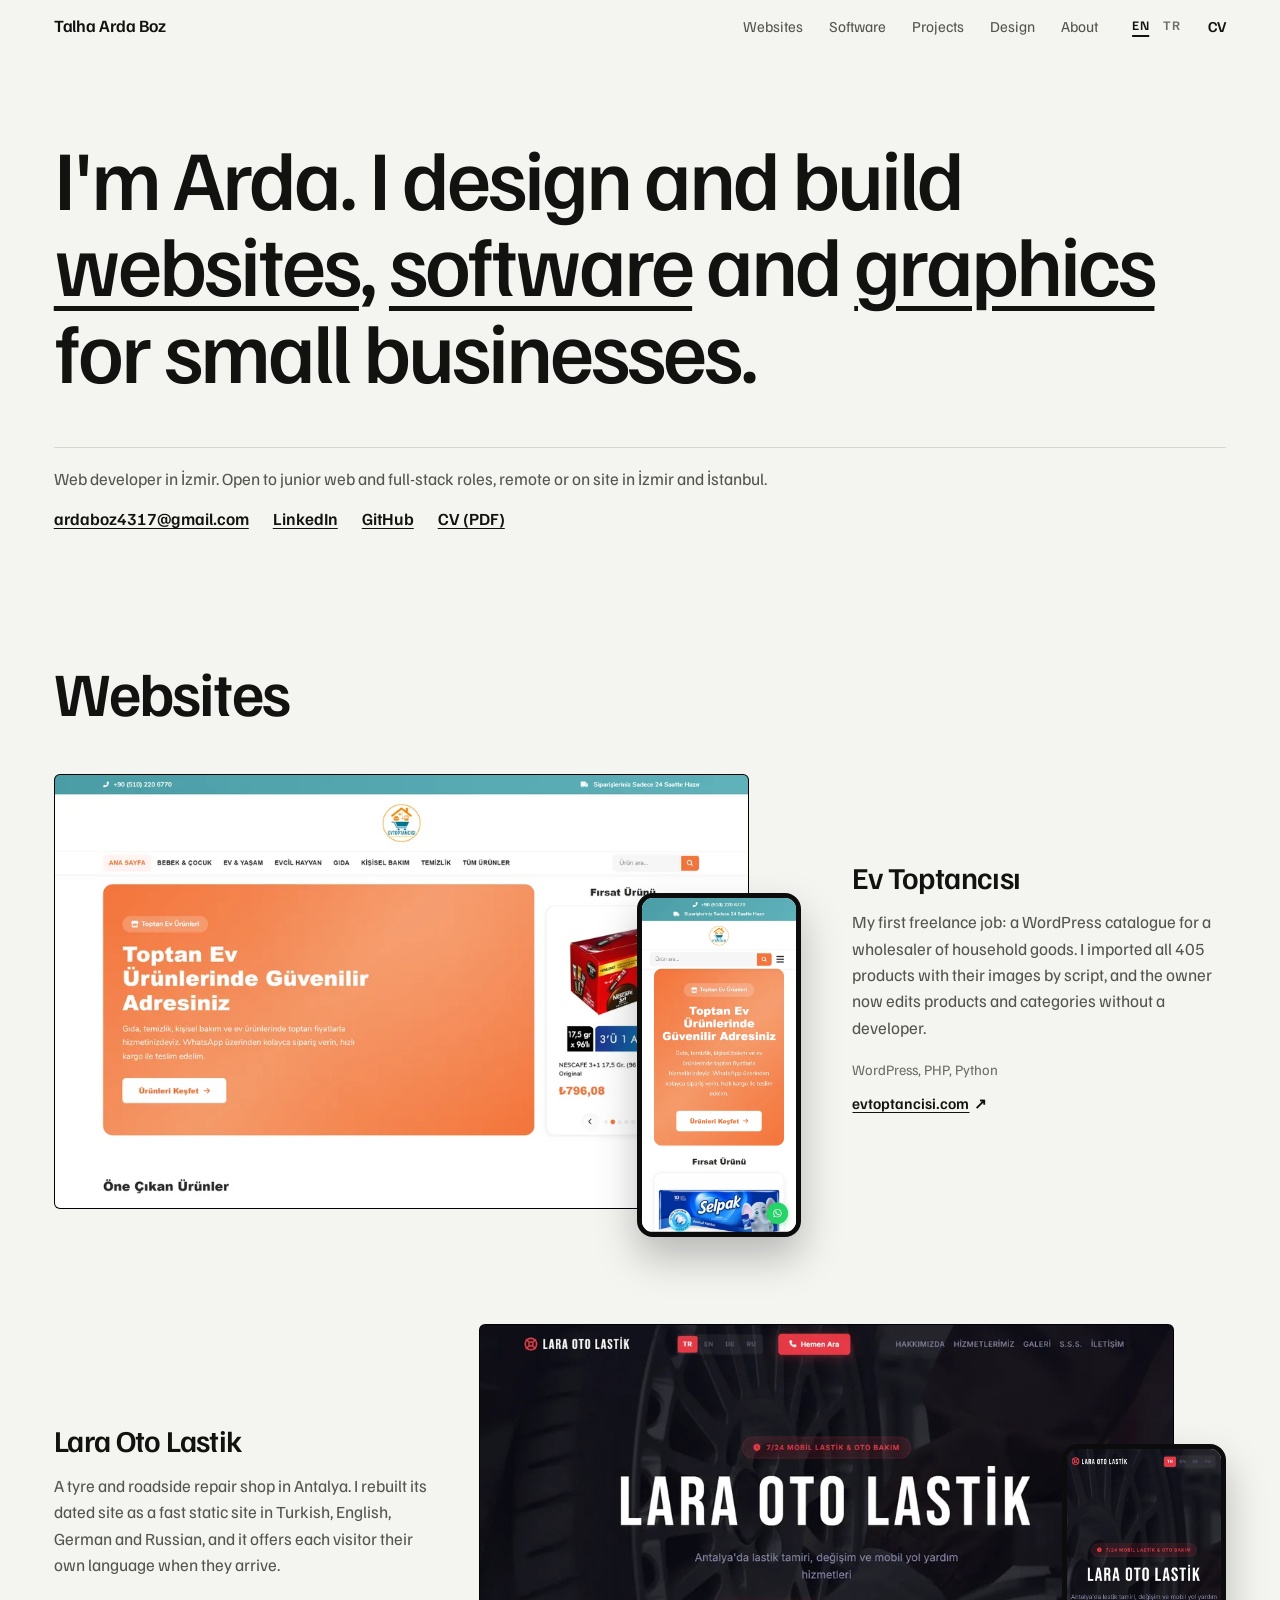
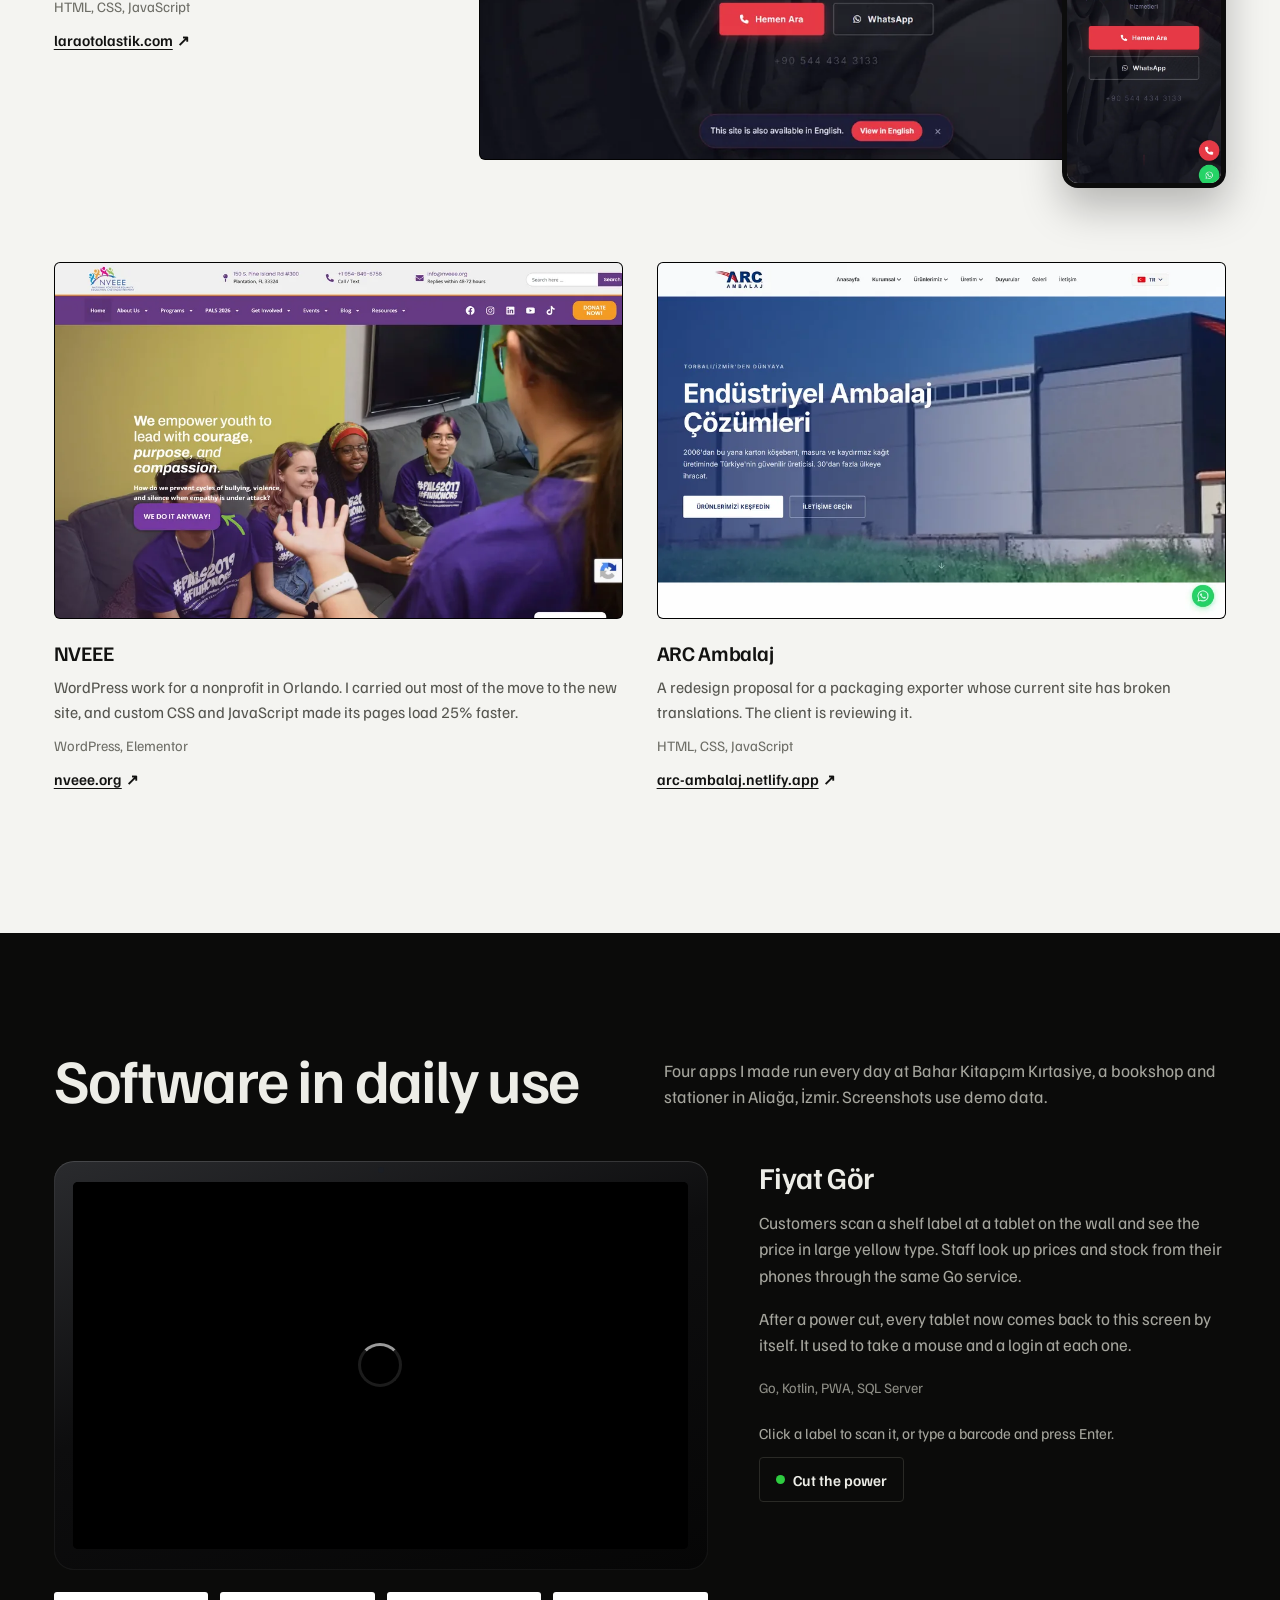
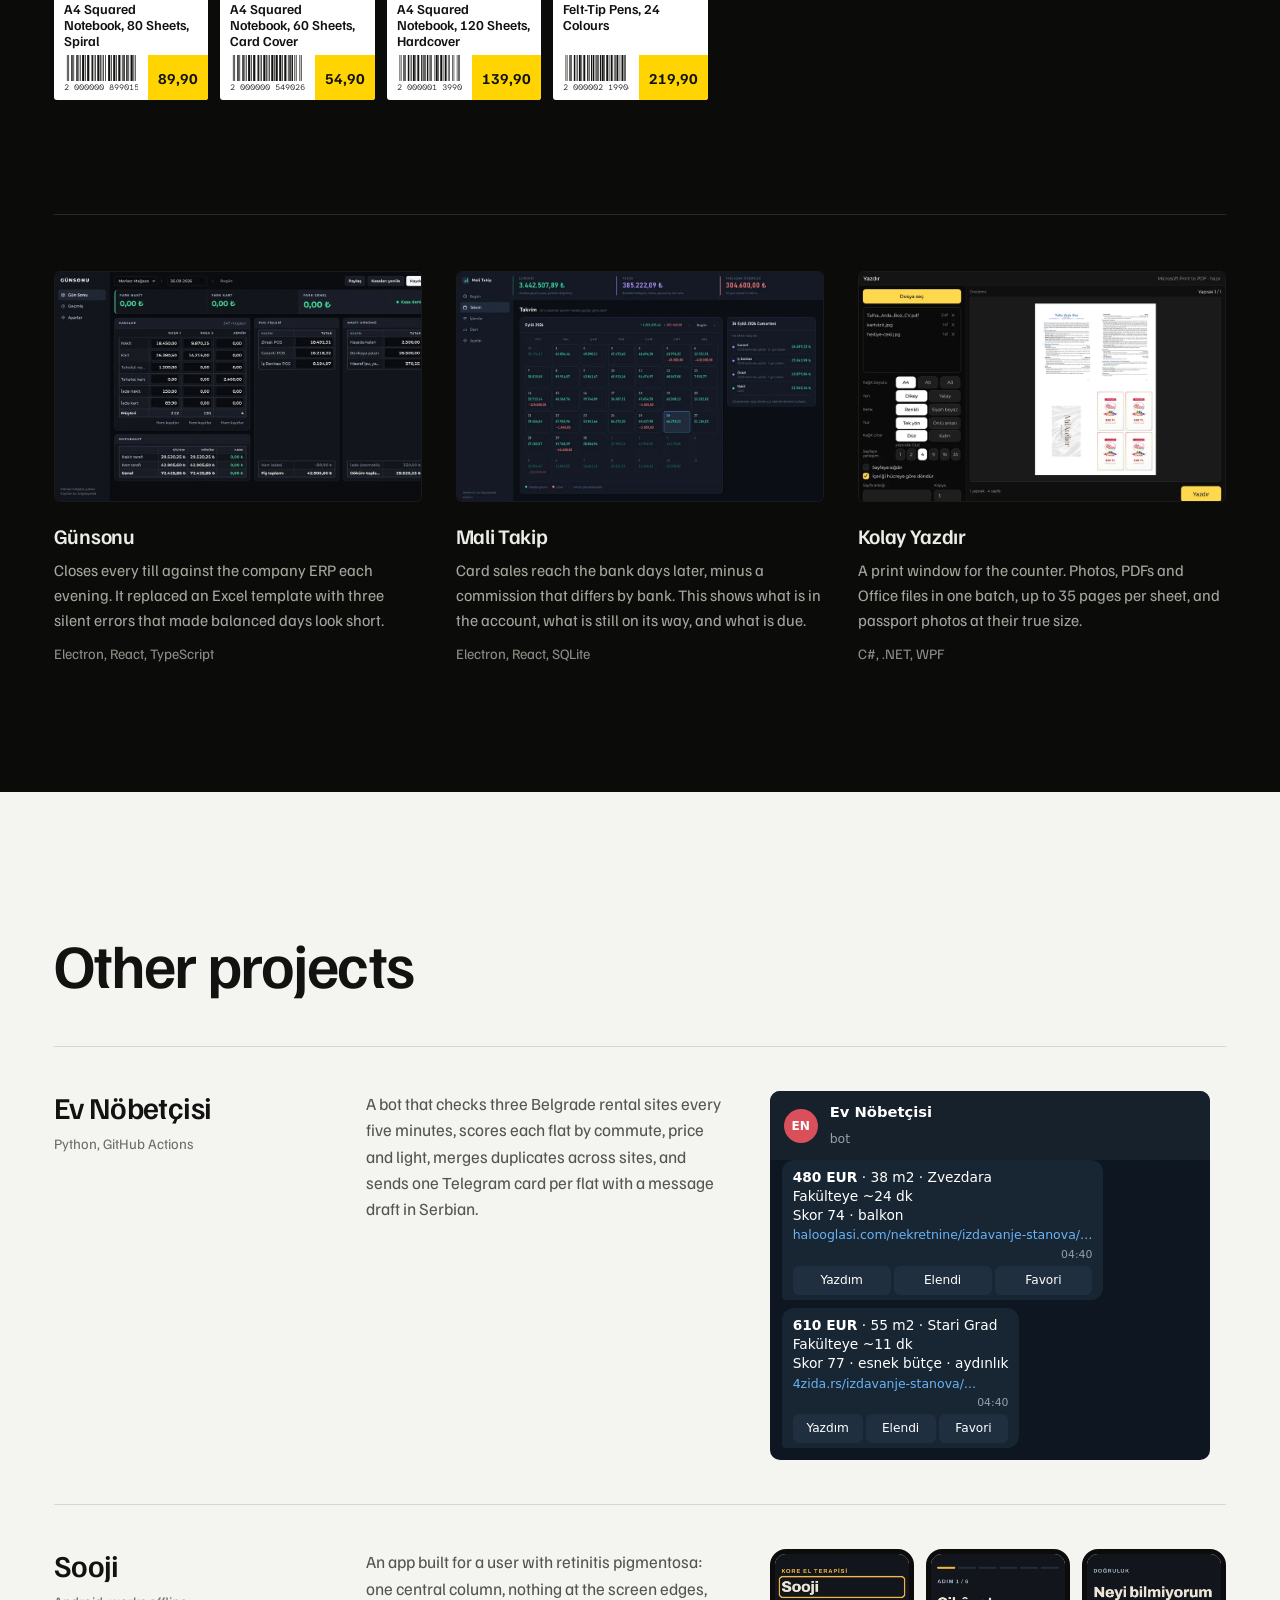
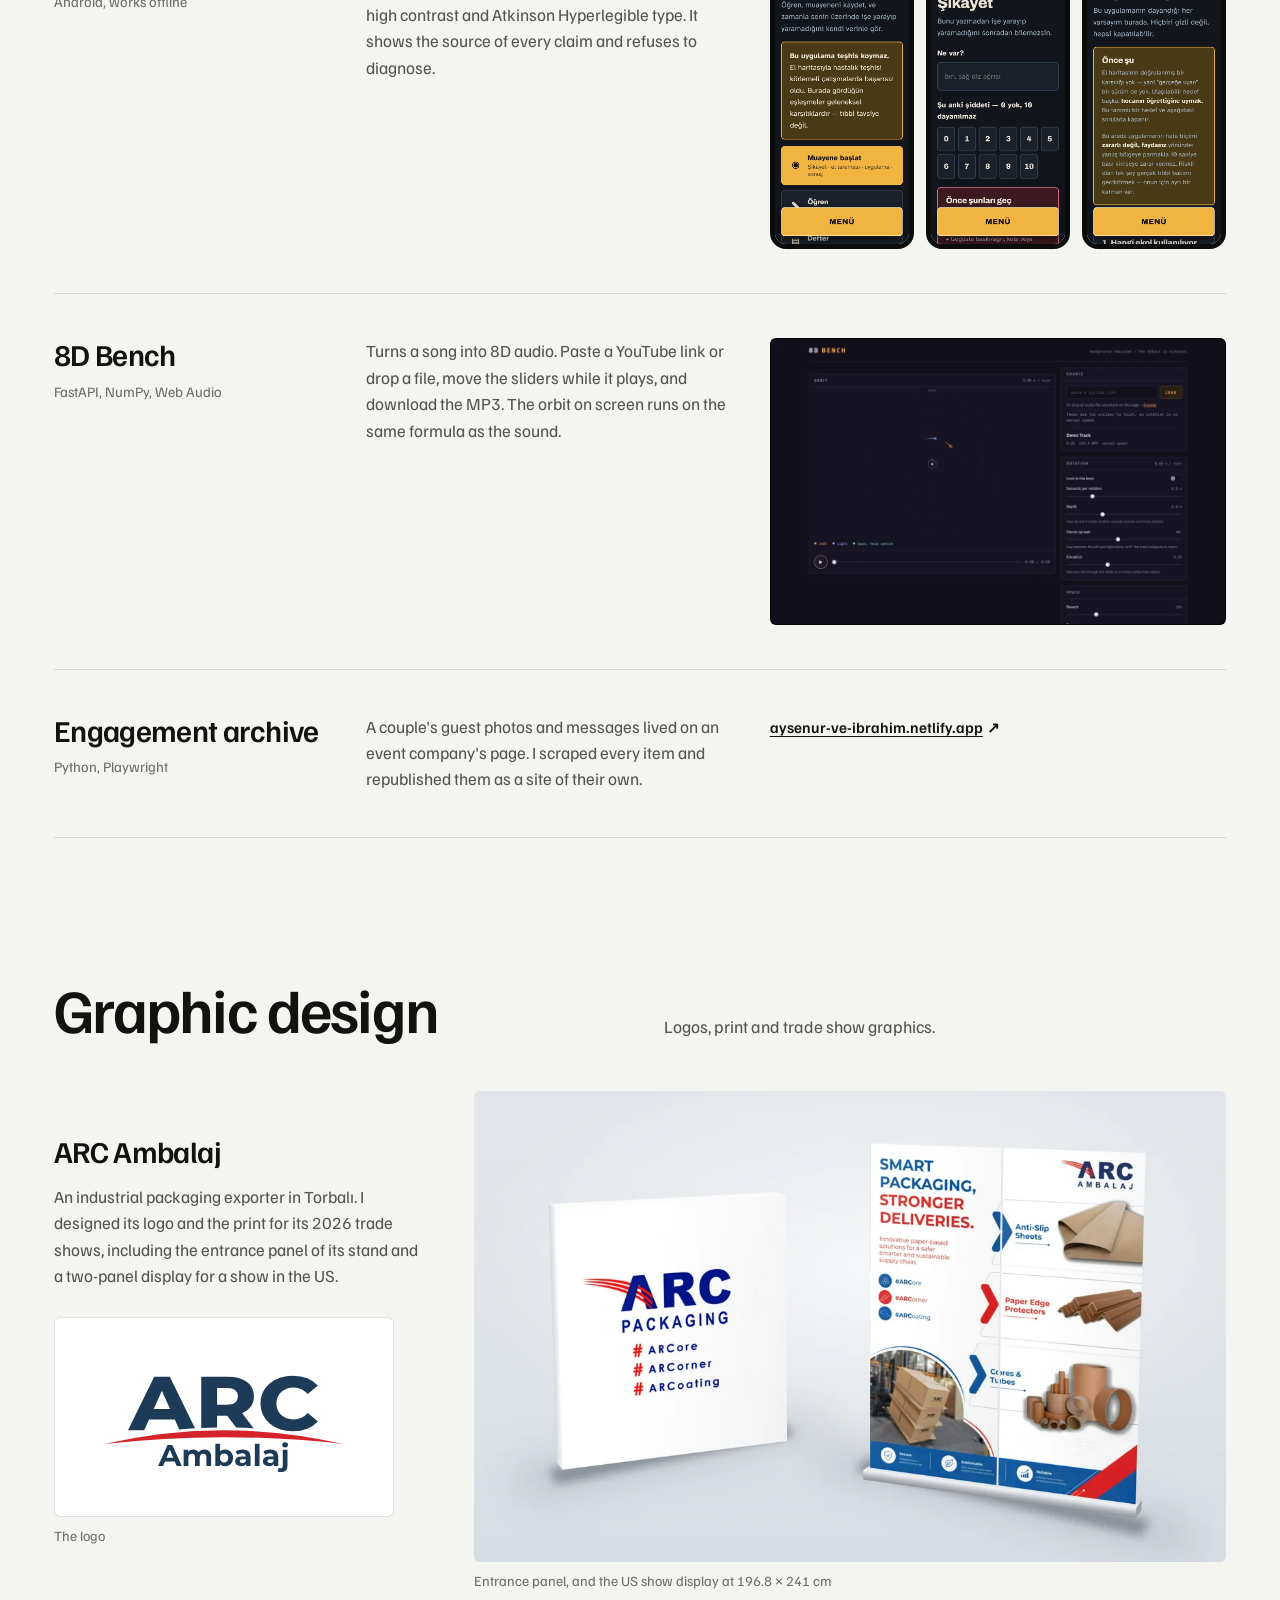
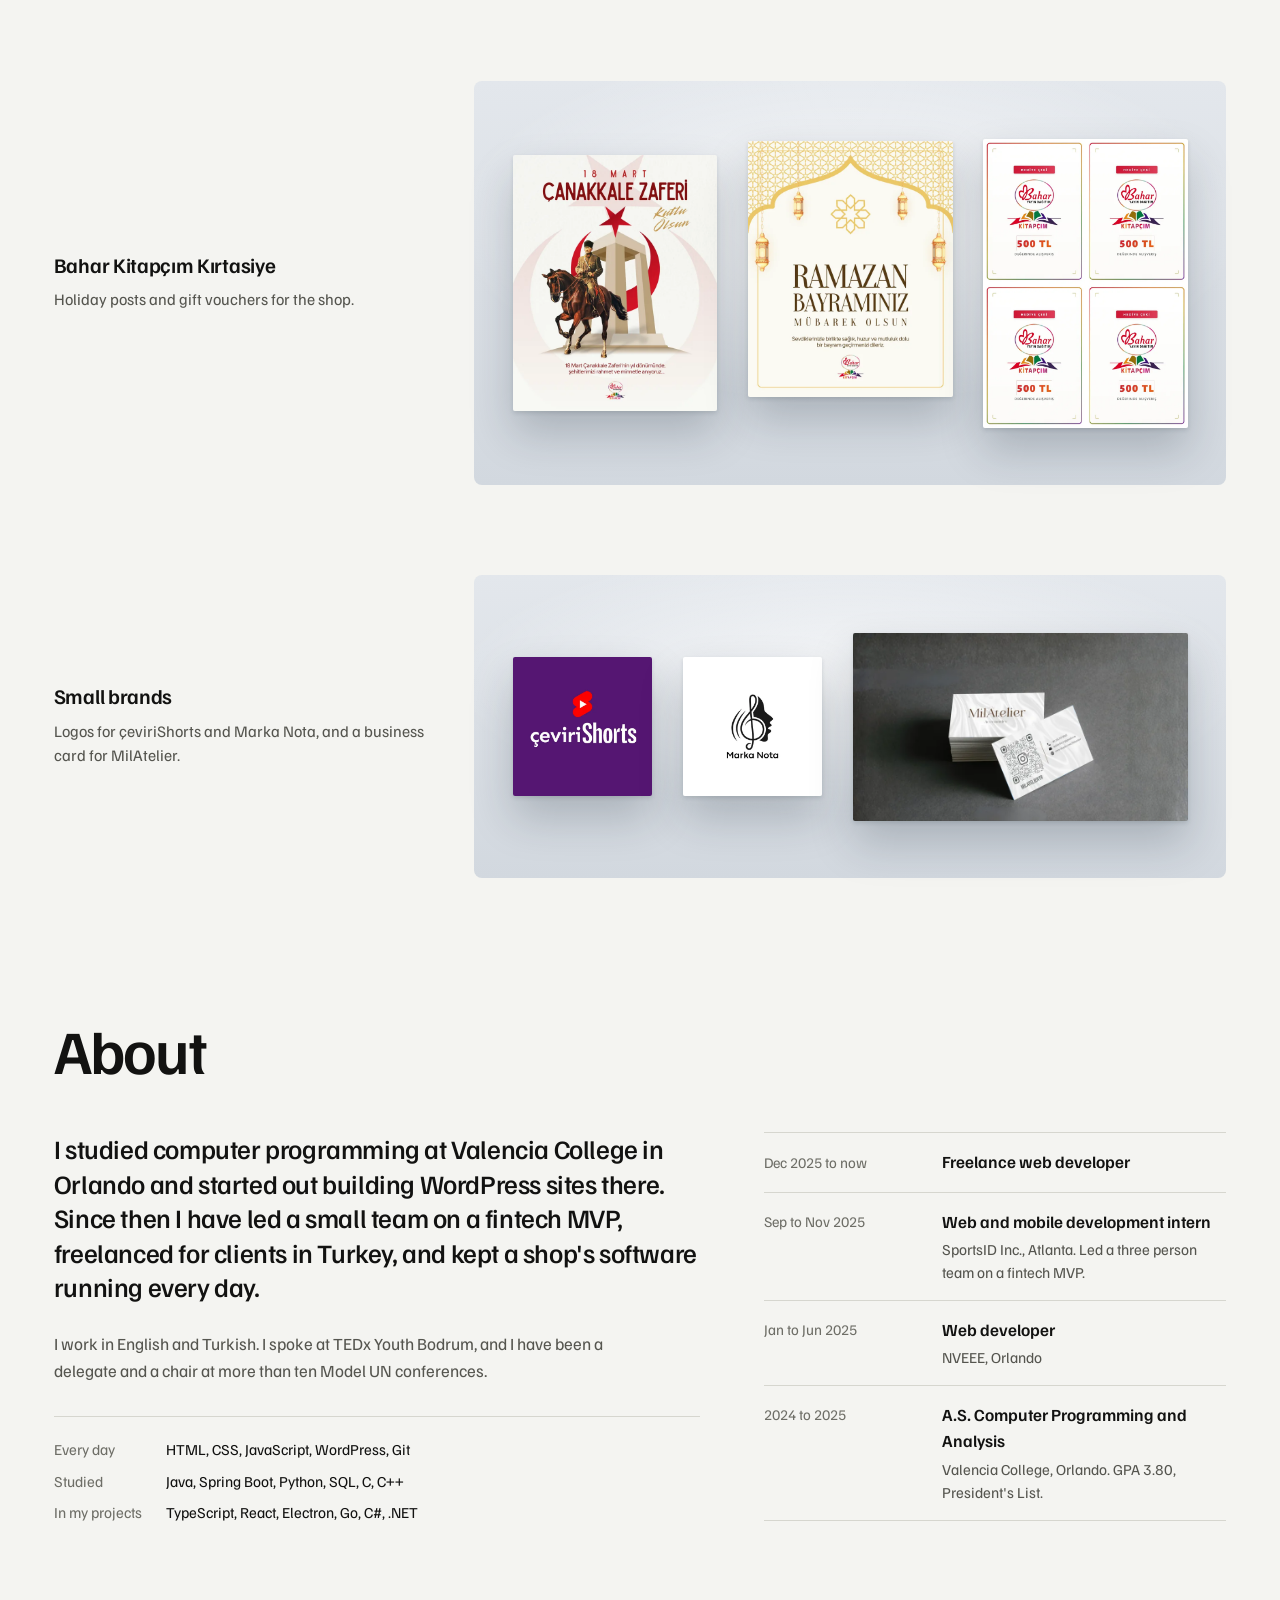
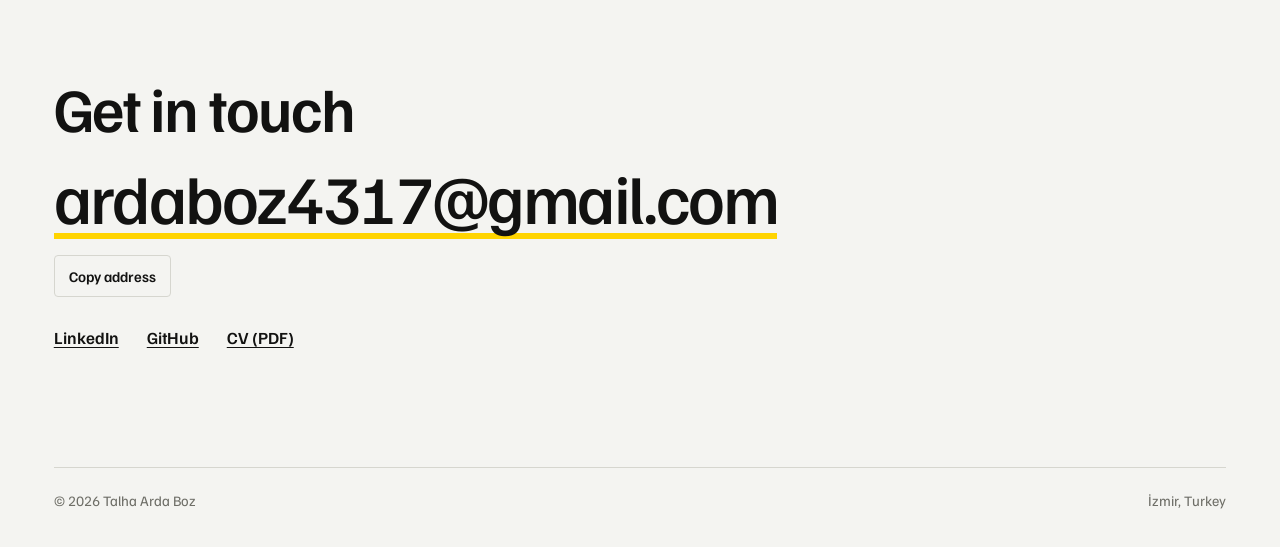
==== index.html @ 57a3015e "Publish ardaboz.com Co-Authored-By: Claude Opus 5.5 <noreply@anthropic.com>" ====
<!doctype html>
<html lang="en" class="no-js">
<head>
<meta charset="utf-8">
<meta name="viewport" content="width=device-width, initial-scale=1, viewport-fit=cover">
<title>Talha Arda Boz · Web developer</title>
<meta name="description" content="Web developer in İzmir. Websites for businesses in up to four languages, software in daily use at a bookshop and stationer, and brand and trade show design.">
<link rel="canonical" href="https://ardaboz.com/">
<meta name="theme-color" content="#F4F4F1" media="(prefers-color-scheme: light)">
<meta name="theme-color" content="#121211" media="(prefers-color-scheme: dark)">
<meta property="og:type" content="website">
<meta property="og:url" content="https://ardaboz.com/">
<meta property="og:title" content="Talha Arda Boz · Web developer">
<meta property="og:description" content="Websites, software in daily use, and brand and trade show design.">
<meta property="og:image" content="https://ardaboz.com/assets/img/og.png">
<meta name="twitter:card" content="summary_large_image">
<link rel="icon" href="favicon.svg" type="image/svg+xml">
<link rel="preload" href="assets/fonts/familjen-grotesk-latin-wght-normal.woff2" as="font" type="font/woff2" crossorigin>
<link rel="stylesheet" href="assets/css/site.css">
<script type="application/ld+json">
{"@context":"https://schema.org","@type":"Person","name":"Talha Arda Boz","jobTitle":"Web developer","address":{"@type":"PostalAddress","addressLocality":"İzmir","addressCountry":"TR"},"email":"mailto:ardaboz4317@gmail.com","url":"https://ardaboz.com/","sameAs":["https://github.com/ardaaboz","https://linkedin.com/in/arda-boz"]}
</script>
</head>
<body>
<a class="skip" href="#main" data-i18n="skip">Skip to content</a>

<header class="top">
  <a class="brand" href="#top">Talha Arda Boz</a>
  <nav class="nav" aria-label="Sections">
    <a href="#websites" data-i18n="nav.web">Websites</a>
    <a href="#software" data-i18n="nav.software">Software</a>
    <a href="#projects" data-i18n="nav.projects">Projects</a>
    <a href="#design" data-i18n="nav.design">Design</a>
    <a href="#about" data-i18n="nav.about">About</a>
  </nav>
  <div class="top-end">
    <div class="lang" role="group" aria-label="Language">
      <button type="button" data-lang="en" aria-pressed="true">EN</button>
      <button type="button" data-lang="tr" aria-pressed="false">TR</button>
    </div>
    <a class="top-cv" href="assets/files/Talha_Arda_Boz_CV.pdf" download data-cv data-i18n="cv.short">CV</a>
  </div>
</header>

<main id="main">

<!-- ===================================================== HERO -->
<section class="hero wrap" id="top" aria-labelledby="hero-title">
  <h1 id="hero-title" class="vh" data-i18n="hero.h1">Talha Arda Boz, web developer</h1>
  <p class="hero-text" data-i18n-html="hero.text">I'm Arda. I design and build <a href="#websites" data-peek="lara">websites</a>, <a href="#software" data-peek="kiosk">software</a> and <a href="#design" data-peek="arc">graphics</a> for small businesses.</p>
  <div class="hero-foot">
    <p class="hero-open" data-i18n="hero.open">Web developer in İzmir. Open to junior web and full-stack roles, remote or on site in İzmir and İstanbul.</p>
    <ul class="hero-links">
      <li><a href="mailto:ardaboz4317@gmail.com">ardaboz4317@gmail.com</a></li>
      <li><a href="https://linkedin.com/in/arda-boz" target="_blank" rel="noopener">LinkedIn</a></li>
      <li><a href="https://github.com/ardaaboz" target="_blank" rel="noopener">GitHub</a></li>
      <li><a href="assets/files/Talha_Arda_Boz_CV.pdf" download data-cv data-i18n="cv.long">CV (PDF)</a></li>
    </ul>
  </div>
</section>

<div class="peek" id="peek" aria-hidden="true">
  <img data-peek-img="lara" src="assets/img/live-lara-960.webp" width="960" height="600" alt="" loading="lazy">
  <img data-peek-img="arc" src="assets/img/arc-fair-1100.webp" width="1100" height="688" alt="" loading="lazy">
  <div data-peek-img="kiosk" class="peek-kiosk"><b data-i18n="peek.name">A4 Squared Notebook, 80 Sheets</b><i>89,90 TL</i></div>
</div>

<!-- ===================================================== WEBSITES -->
<section class="sec wrap" id="websites" aria-labelledby="web-title">
  <h2 id="web-title" class="h2" data-i18n="web.title">Websites</h2>

  <article class="lead-site" id="evtoptancisi" aria-labelledby="ev-site-title">
    <div class="lead-media">
      <a class="shot shot-desk" href="https://evtoptancisi.com" target="_blank" rel="noopener" tabindex="-1" aria-hidden="true">
        <img src="assets/img/live-evtoptancisi-960.webp" srcset="assets/img/live-evtoptancisi-960.webp 960w, assets/img/live-evtoptancisi-1600.webp 1600w" sizes="(min-width: 1100px) 780px, 100vw" width="960" height="600" loading="lazy" alt="">
      </a>
      <img class="shot shot-phone" src="assets/img/live-ev-m-520.webp" srcset="assets/img/live-ev-m-520.webp 520w, assets/img/live-ev-m-780.webp 780w" sizes="180px" width="520" height="1126" loading="lazy" alt="">
    </div>
    <div class="lead-text">
      <h3 id="ev-site-title" class="h3">Ev Toptancısı</h3>
      <p data-i18n="ev.d">My first freelance job: a WordPress catalogue for a wholesaler of household goods. I imported all 405 products with their images by script, and the owner now edits products and categories without a developer.</p>
      <p class="meta">WordPress, PHP, Python</p>
      <a class="out" href="https://evtoptancisi.com" target="_blank" rel="noopener">evtoptancisi.com</a>
    </div>
  </article>

  <article class="lead-site lead-flip" id="lara" aria-labelledby="lara-title">
    <div class="lead-media">
      <a class="shot shot-desk" href="https://laraotolastik.com" target="_blank" rel="noopener" tabindex="-1" aria-hidden="true">
        <img src="assets/img/live-lara-960.webp" srcset="assets/img/live-lara-960.webp 960w, assets/img/live-lara-1600.webp 1600w" sizes="(min-width: 1100px) 780px, 100vw" width="960" height="600" loading="lazy" alt="">
      </a>
      <img class="shot shot-phone" src="assets/img/live-lara-m-520.webp" srcset="assets/img/live-lara-m-520.webp 520w, assets/img/live-lara-m-780.webp 780w" sizes="180px" width="520" height="1126" loading="lazy" alt="">
    </div>
    <div class="lead-text">
      <h3 id="lara-title" class="h3">Lara Oto Lastik</h3>
      <p data-i18n="lara.d">A tyre and roadside repair shop in Antalya. I rebuilt its dated site as a fast static site in Turkish, English, German and Russian, and it offers each visitor their own language when they arrive.</p>
      <p class="meta">HTML, CSS, JavaScript</p>
      <a class="out" href="https://laraotolastik.com" target="_blank" rel="noopener">laraotolastik.com</a>
    </div>
  </article>

  <div class="sites">
    <article class="site" aria-labelledby="nveee-title">
      <a class="shot" href="https://nveee.org" target="_blank" rel="noopener" tabindex="-1" aria-hidden="true"><img src="assets/img/live-nveee-960.webp" srcset="assets/img/live-nveee-960.webp 960w, assets/img/live-nveee-1600.webp 1600w" sizes="(min-width: 760px) 50vw, 100vw" width="960" height="600" loading="lazy" alt=""></a>
      <h3 id="nveee-title" class="h4">NVEEE</h3>
      <p data-i18n="nveee.d">WordPress work for a nonprofit in Orlando. I carried out most of the move to the new site, and custom CSS and JavaScript made its pages load 25% faster.</p>
      <p class="meta">WordPress, Elementor</p>
      <a class="out" href="https://nveee.org" target="_blank" rel="noopener">nveee.org</a>
    </article>
    <article class="site" aria-labelledby="arcweb-title">
      <a class="shot" href="https://arc-ambalaj.netlify.app" target="_blank" rel="noopener" tabindex="-1" aria-hidden="true"><img src="assets/img/live-arc-960.webp" srcset="assets/img/live-arc-960.webp 960w, assets/img/live-arc-1600.webp 1600w" sizes="(min-width: 760px) 50vw, 100vw" width="960" height="600" loading="lazy" alt=""></a>
      <h3 id="arcweb-title" class="h4">ARC Ambalaj</h3>
      <p data-i18n="arcweb.d">A redesign proposal for a packaging exporter whose current site has broken translations. The client is reviewing it.</p>
      <p class="meta">HTML, CSS, JavaScript</p>
      <a class="out" href="https://arc-ambalaj.netlify.app" target="_blank" rel="noopener">arc-ambalaj.netlify.app</a>
    </article>
  </div>
</section>

<!-- ===================================================== SOFTWARE -->
<section class="night" id="software" aria-labelledby="sw-title">
  <div class="wrap sec">
    <div class="sec-head">
      <h2 id="sw-title" class="h2" data-i18n="sw.title">Software in daily use</h2>
      <p class="sec-intro" data-i18n="sw.intro">Four apps I made run every day at Bahar Kitapçım Kırtasiye, a bookshop and stationer in Aliağa, İzmir. Screenshots use demo data.</p>
    </div>

    <div class="fg" id="fiyatgor">
      <div class="fg-demo">
        <div class="kiosk" id="kiosk" data-state="off">
          <div class="kiosk-screen" role="region" aria-roledescription="kiosk" aria-label="Fiyat Gör kiosk replica">
            <div class="k-content" aria-live="polite" aria-atomic="true">
              <p class="k-placeholder" id="kPlaceholder"></p>
              <p class="k-name" id="kName"></p>
              <p class="k-price" id="kPrice"></p>
              <p class="k-stock" id="kStock"></p>
              <p class="k-error" id="kError"></p>
            </div>
            <svg class="k-gear" viewBox="0 0 24 24" aria-hidden="true"><path fill="currentColor" d="M19.4 13a7.7 7.7 0 0 0 0-2l2.1-1.6-2-3.5-2.5 1a7.5 7.5 0 0 0-1.7-1L15 3h-4l-.4 2.9a7.5 7.5 0 0 0-1.7 1l-2.5-1-2 3.5L6.6 11a7.7 7.7 0 0 0 0 2l-2.1 1.6 2 3.5 2.5-1c.5.4 1.1.7 1.7 1L11 21h4l.4-2.9c.6-.3 1.2-.6 1.7-1l2.5 1 2-3.5zM13 15.5a3.5 3.5 0 1 1 0-7 3.5 3.5 0 0 1 0 7z"/></svg>
            <span class="k-dot" aria-hidden="true"></span>
            <div class="k-boot" aria-hidden="true"><span></span></div>
          </div>
        </div>
        <ul class="shelf" id="shelf" aria-label="Shelf labels"></ul>
        <p class="kiosk-typed" id="kioskTyped" aria-hidden="true"></p>
      </div>
      <div class="fg-text">
        <h3 class="h3">Fiyat Gör</h3>
        <p data-i18n="fg.d1">Customers scan a shelf label at a tablet on the wall and see the price in large yellow type. Staff look up prices and stock from their phones through the same Go service.</p>
        <p data-i18n="fg.d2">After a power cut, every tablet now comes back to this screen by itself. It used to take a mouse and a login at each one.</p>
        <p class="meta">Go, Kotlin, PWA, SQL Server</p>
        <p class="fg-try" data-i18n="fg.try">Click a label to scan it, or type a barcode and press Enter.</p>
        <button type="button" class="power" id="power" data-i18n="fg.power">Cut the power</button>
      </div>
    </div>

    <div class="apps">
      <article class="app" aria-labelledby="gs-title">
        <figure class="zoomable"><img class="shot" src="assets/img/gunsonu-dayend-960.webp" srcset="assets/img/gunsonu-dayend-960.webp 960w, assets/img/gunsonu-dayend-1600.webp 1600w" sizes="(min-width: 1100px) 400px, 100vw" width="960" height="579" loading="lazy" alt="Günsonu day-end screen: three tills, card slips and cash breakdown, all differences zero"></figure>
        <h3 id="gs-title" class="h4">Günsonu</h3>
        <p data-i18n="gs.d">Closes every till against the company ERP each evening. It replaced an Excel template with three silent errors that made balanced days look short.</p>
        <p class="meta">Electron, React, TypeScript</p>
      </article>
      <article class="app" aria-labelledby="mt-title">
        <figure class="zoomable"><img class="shot" src="assets/img/mali-calendar-960.webp" srcset="assets/img/mali-calendar-960.webp 960w, assets/img/mali-calendar-1600.webp 1600w" sizes="(min-width: 1100px) 400px, 100vw" width="960" height="607" loading="lazy" alt="Mali Takip calendar where each day shows money that cleared and payments that left"></figure>
        <h3 id="mt-title" class="h4">Mali Takip</h3>
        <p data-i18n="mt.d">Card sales reach the bank days later, minus a commission that differs by bank. This shows what is in the account, what is still on its way, and what is due.</p>
        <p class="meta">Electron, React, SQLite</p>
      </article>
      <article class="app" aria-labelledby="ky-title">
        <figure class="zoomable"><img class="shot" src="assets/img/kolay-4up-960.webp" srcset="assets/img/kolay-4up-960.webp 960w, assets/img/kolay-4up-1600.webp 1600w" sizes="(min-width: 1100px) 400px, 100vw" width="960" height="611" loading="lazy" alt="Kolay Yazdır placing a CV, a business card and a gift voucher four to a sheet"></figure>
        <h3 id="ky-title" class="h4">Kolay Yazdır</h3>
        <p data-i18n="ky.d">A print window for the counter. Photos, PDFs and Office files in one batch, up to 35 pages per sheet, and passport photos at their true size.</p>
        <p class="meta">C#, .NET, WPF</p>
      </article>
    </div>
  </div>
</section>

<!-- ===================================================== PROJECTS -->
<section class="sec wrap" id="projects" aria-labelledby="pr-title">
  <h2 id="pr-title" class="h2" data-i18n="pr.title">Other projects</h2>

  <article class="row" aria-labelledby="evn-title">
    <div class="row-name">
      <h3 id="evn-title" class="h3">Ev Nöbetçisi</h3>
      <p class="meta">Python, GitHub Actions</p>
    </div>
    <p class="row-text" data-i18n="evn.d">A bot that checks three Belgrade rental sites every five minutes, scores each flat by commute, price and light, merges duplicates across sites, and sends one Telegram card per flat with a message draft in Serbian.</p>
    <div class="row-media">
      <div class="tg" role="img" aria-label="Recreated Telegram messages with invented listings" data-i18n-aria="evn.aria">
        <div class="tg-head"><span class="tg-avatar" aria-hidden="true">EN</span><span><b>Ev Nöbetçisi</b><small>bot</small></span></div>
        <div class="tg-feed" id="tgFeed" aria-hidden="true"></div>
      </div>
    </div>
  </article>

  <article class="row" aria-labelledby="sooji-title">
    <div class="row-name">
      <h3 id="sooji-title" class="h3">Sooji</h3>
      <p class="meta" data-i18n="sooji.m">Android, works offline</p>
    </div>
    <p class="row-text" data-i18n="sooji.d">An app built for a user with retinitis pigmentosa: one central column, nothing at the screen edges, high contrast and Atkinson Hyperlegible type. It shows the source of every claim and refuses to diagnose.</p>
    <div class="row-media phones">
      <img src="assets/img/sooji-home-520.webp" width="520" height="1125" loading="lazy" alt="Sooji home screen with a warning that the app does not diagnose">
      <img src="assets/img/sooji-exam-520.webp" width="520" height="1125" loading="lazy" alt="Step one of an examination, asking for the complaint and its severity">
      <img src="assets/img/sooji-unknowns-520.webp" width="520" height="1125" loading="lazy" alt="A screen listing what the app does not know">
    </div>
  </article>

  <article class="row" aria-labelledby="bench-title">
    <div class="row-name">
      <h3 id="bench-title" class="h3">8D Bench</h3>
      <p class="meta">FastAPI, NumPy, Web Audio</p>
    </div>
    <p class="row-text" data-i18n="bench.d">Turns a song into 8D audio. Paste a YouTube link or drop a file, move the sliders while it plays, and download the MP3. The orbit on screen runs on the same formula as the sound.</p>
    <div class="row-media"><img class="shot" src="assets/img/8d-bench-960.webp" srcset="assets/img/8d-bench-960.webp 960w, assets/img/8d-bench-1600.webp 1600w" sizes="(min-width: 1100px) 520px, 100vw" width="960" height="600" loading="lazy" alt="8D Bench with its orbit display and rotation, depth and stereo spread sliders"></div>
  </article>

  <article class="row row-short" aria-labelledby="arch-title">
    <div class="row-name">
      <h3 id="arch-title" class="h3" data-i18n="arch.t">Engagement archive</h3>
      <p class="meta">Python, Playwright</p>
    </div>
    <p class="row-text" data-i18n="arch.d">A couple's guest photos and messages lived on an event company's page. I scraped every item and republished them as a site of their own.</p>
    <div class="row-media"><a class="out" href="https://aysenur-ve-ibrahim.netlify.app" target="_blank" rel="noopener">aysenur-ve-ibrahim.netlify.app</a></div>
  </article>
</section>

<!-- ===================================================== DESIGN -->
<section class="sec wrap" id="design" aria-labelledby="design-title">
  <div class="sec-head">
    <h2 id="design-title" class="h2" data-i18n="design.title">Graphic design</h2>
    <p class="sec-intro" data-i18n="design.intro">Logos, print and trade show graphics.</p>
  </div>

  <article class="arc" id="arc" aria-labelledby="arc-title">
    <div class="arc-text">
      <h3 id="arc-title" class="h3">ARC Ambalaj</h3>
      <p data-i18n="arc.d">An industrial packaging exporter in Torbalı. I designed its logo and the print for its 2026 trade shows, including the entrance panel of its stand and a two-panel display for a show in the US.</p>
    </div>
    <figure class="zoomable arc-fair"><img src="assets/img/arc-fair-1100.webp" srcset="assets/img/arc-fair-1100.webp 1100w, assets/img/arc-fair-2000.webp 2000w" sizes="(min-width: 1100px) 860px, 100vw" width="1100" height="688" loading="lazy" alt="Mockup of the ARC Packaging entrance panel beside the two-panel US show display reading Smart packaging, stronger deliveries"><figcaption data-i18n="arc.c1">Entrance panel, and the US show display at 196.8 × 241 cm</figcaption></figure>
    <figure class="arc-logo">
      <div class="lg"><img src="assets/img/arc/ARC_Ambalaj_color.svg" width="1000" height="560" loading="lazy" alt="ARC Ambalaj logo"></div>
      <figcaption data-i18n="arc.c2">The logo</figcaption>
    </figure>
  </article>

  <div class="stage-set">
    <div class="stage-head">
      <h3 class="h4">Bahar Kitapçım Kırtasiye</h3>
      <p data-i18n="bahar.d">Holiday posts and gift vouchers for the shop.</p>
    </div>
    <div class="stage stage-posts">
      <figure class="zoomable"><img src="assets/img/bahar-canakkale-600.webp" srcset="assets/img/bahar-canakkale-600.webp 600w, assets/img/bahar-canakkale-1080.webp 1080w" sizes="(min-width: 1100px) 260px, 30vw" width="600" height="750" loading="lazy" alt="18 March Çanakkale Victory commemoration post"><figcaption class="vh" data-i18n="bahar.c2">18 March, Çanakkale</figcaption></figure>
      <figure class="zoomable"><img src="assets/img/bahar-ramazan-600.webp" srcset="assets/img/bahar-ramazan-600.webp 600w, assets/img/bahar-ramazan-1080.webp 1080w" sizes="(min-width: 1100px) 260px, 30vw" width="600" height="750" loading="lazy" alt="Ramadan holiday greeting post"><figcaption class="vh" data-i18n="bahar.c3">Ramadan greeting</figcaption></figure>
      <figure class="zoomable"><img src="assets/img/bahar-voucher-700.webp" srcset="assets/img/bahar-voucher-700.webp 700w, assets/img/bahar-voucher-1200.webp 1200w" sizes="(min-width: 1100px) 240px, 30vw" width="700" height="990" loading="lazy" alt="A sheet of four 500 TL gift vouchers"><figcaption class="vh" data-i18n="bahar.c4">Gift vouchers</figcaption></figure>
    </div>
  </div>

  <div class="stage-set">
    <div class="stage-head">
      <h3 class="h4" data-i18n="marks.title">Small brands</h3>
      <p data-i18n="marks.d">Logos for çeviriShorts and Marka Nota, and a business card for MilAtelier.</p>
    </div>
    <div class="stage stage-marks">
      <figure><img src="assets/img/mark-cevirishorts-480.webp" width="480" height="480" loading="lazy" alt="çeviriShorts logo"></figure>
      <figure><img src="assets/img/mark-markanota-480.webp" width="480" height="480" loading="lazy" alt="Marka Nota logo: a treble clef forming a face in profile"></figure>
      <figure class="zoomable mark-card"><img src="assets/img/milatelier-card-800.webp" srcset="assets/img/milatelier-card-800.webp 800w, assets/img/milatelier-card-1400.webp 1400w" sizes="(min-width: 1100px) 480px, 60vw" width="800" height="450" loading="lazy" alt="MilAtelier accessories business card, front and back"><figcaption class="vh" data-i18n="marks.card">MilAtelier business card</figcaption></figure>
    </div>
  </div>
</section>

<!-- ===================================================== ABOUT -->
<section class="sec wrap" id="about" aria-labelledby="about-title">
  <h2 id="about-title" class="h2" data-i18n="about.title">About</h2>
  <div class="about">
    <div class="about-text">
      <p class="about-lead" data-i18n="about.d1">I studied computer programming at Valencia College in Orlando and started out building WordPress sites there. Since then I have led a small team on a fintech MVP, freelanced for clients in Turkey, and kept a shop's software running every day.</p>
      <p data-i18n="about.d2">I work in English and Turkish. I spoke at TEDx Youth Bodrum, and I have been a delegate and a chair at more than ten Model UN conferences.</p>
      <dl class="skills">
        <dt data-i18n="sk.daily">Every day</dt><dd>HTML, CSS, JavaScript, WordPress, Git</dd>
        <dt data-i18n="sk.studied">Studied</dt><dd>Java, Spring Boot, Python, SQL, C, C++</dd>
        <dt data-i18n="sk.projects">In my projects</dt><dd>TypeScript, React, Electron, Go, C#, .NET</dd>
      </dl>
    </div>
    <ol class="cv" reversed>
      <li><span class="when" data-i18n="t1.w">Dec 2025 to now</span><span class="what" data-i18n="t1.t">Freelance web developer</span></li>
      <li><span class="when" data-i18n="t2.w">Sep to Nov 2025</span><span class="what" data-i18n-html="t2.t">Web and mobile development intern<small>SportsID Inc., Atlanta. Led a three person team on a fintech MVP.</small></span></li>
      <li><span class="when" data-i18n="t3.w">Jan to Jun 2025</span><span class="what" data-i18n-html="t3.t">Web developer<small>NVEEE, Orlando</small></span></li>
      <li><span class="when" data-i18n="t4.w">2024 to 2025</span><span class="what" data-i18n-html="t4.t">A.S. Computer Programming and Analysis<small>Valencia College, Orlando. GPA 3.80, President's List.</small></span></li>
    </ol>
  </div>
</section>

<!-- ===================================================== CONTACT -->
<section class="contact wrap" id="contact" aria-labelledby="contact-title">
  <h2 id="contact-title" class="h2" data-i18n="contact.title">Get in touch</h2>
  <p class="contact-mail"><a href="mailto:ardaboz4317@gmail.com" id="mailLink">ardaboz4317@gmail.com</a></p>
  <p class="contact-row">
    <button type="button" class="copy" id="copyMail" data-i18n="contact.copy">Copy address</button>
    <span class="copied" id="copied" role="status"></span>
  </p>
  <ul class="contact-links">
    <li><a href="https://linkedin.com/in/arda-boz" target="_blank" rel="noopener">LinkedIn</a></li>
    <li><a href="https://github.com/ardaaboz" target="_blank" rel="noopener">GitHub</a></li>
    <li><a href="assets/files/Talha_Arda_Boz_CV.pdf" download data-cv data-i18n="cv.long">CV (PDF)</a></li>
  </ul>
</section>

</main>

<footer class="foot wrap">
  <p>© <span id="year">2026</span> Talha Arda Boz</p>
  <p data-i18n="foot.d">İzmir, Turkey</p>
</footer>

<dialog class="lightbox" id="lightbox" aria-label="Enlarged image">
  <form method="dialog"><button class="lightbox-close" aria-label="Close" data-i18n-aria="lightbox.close">×</button></form>
  <img id="lightboxImg" alt="">
  <p id="lightboxCap"></p>
</dialog>

<script src="assets/js/i18n.js"></script>
<script src="assets/js/site.js"></script>
</body>
</html>
---- assets/css/site.css ----
/* ardaboz.com
   Type does the work: one family, Familjen Grotesk, from the hero down to the
   captions. One colour beyond ink and paper: #FFD400, the price colour of the
   Fiyat Gör kiosk, used only where something responds to you. */

/* Self-hosted fonts (SIL Open Font License), latin + latin-ext for Turkish and the lira sign. */
@font-face { font-family: "Familjen Grotesk"; src: url("../fonts/familjen-grotesk-latin-wght-normal.woff2") format("woff2"); font-weight: 400 700; font-style: normal; font-display: swap; unicode-range: U+0000-00FF,U+0131,U+0152-0153,U+02BB-02BC,U+02C6,U+02DA,U+02DC,U+0304,U+0308,U+0329,U+2000-206F,U+20AC,U+2122,U+2191,U+2193,U+2212,U+2215,U+FEFF,U+FFFD; }
@font-face { font-family: "Familjen Grotesk"; src: url("../fonts/familjen-grotesk-latin-ext-wght-normal.woff2") format("woff2"); font-weight: 400 700; font-style: normal; font-display: swap; unicode-range: U+0100-02BA,U+02BD-02C5,U+02C7-02CC,U+02CE-02D7,U+02DD-02FF,U+0304,U+0308,U+0329,U+1D00-1DBF,U+1E00-1E9F,U+1EF2-1EFF,U+2020,U+20A0-20AB,U+20AD-20C0,U+2113,U+2C60-2C7F,U+A720-A7FF; }
@font-face { font-family: "Atkinson Hyperlegible Mono"; src: url("../fonts/atkinson-hyperlegible-mono-latin-wght-normal.woff2") format("woff2"); font-weight: 200 800; font-style: normal; font-display: swap; unicode-range: U+0000-00FF,U+0131,U+0152-0153,U+02BB-02BC,U+02C6,U+02DA,U+02DC,U+0304,U+0308,U+0329,U+2000-206F,U+20AC,U+2122,U+2191,U+2193,U+2212,U+2215,U+FEFF,U+FFFD; }
@font-face { font-family: "Montserrat"; src: url("../fonts/montserrat-latin-600-normal.woff2") format("woff2"); font-weight: 600; font-style: normal; font-display: swap; unicode-range: U+0000-00FF,U+0131,U+0152-0153,U+02BB-02BC,U+02C6,U+02DA,U+02DC,U+0304,U+0308,U+0329,U+2000-206F,U+20AC,U+2122,U+2191,U+2193,U+2212,U+2215,U+FEFF,U+FFFD; }
@font-face { font-family: "Montserrat"; src: url("../fonts/montserrat-latin-800-normal.woff2") format("woff2"); font-weight: 800; font-style: normal; font-display: swap; unicode-range: U+0000-00FF,U+0131,U+0152-0153,U+02BB-02BC,U+02C6,U+02DA,U+02DC,U+0304,U+0308,U+0329,U+2000-206F,U+20AC,U+2122,U+2191,U+2193,U+2212,U+2215,U+FEFF,U+FFFD; }
@font-face { font-family: "Montserrat"; src: url("../fonts/montserrat-latin-ext-600-normal.woff2") format("woff2"); font-weight: 600; font-style: normal; font-display: swap; unicode-range: U+0100-02BA,U+02BD-02C5,U+02C7-02CC,U+02CE-02D7,U+02DD-02FF,U+0304,U+0308,U+0329,U+1D00-1DBF,U+1E00-1E9F,U+1EF2-1EFF,U+2020,U+20A0-20AB,U+20AD-20C0,U+2113,U+2C60-2C7F,U+A720-A7FF; }
@font-face { font-family: "Montserrat"; src: url("../fonts/montserrat-latin-ext-800-normal.woff2") format("woff2"); font-weight: 800; font-style: normal; font-display: swap; unicode-range: U+0100-02BA,U+02BD-02C5,U+02C7-02CC,U+02CE-02D7,U+02DD-02FF,U+0304,U+0308,U+0329,U+1D00-1DBF,U+1E00-1E9F,U+1EF2-1EFF,U+2020,U+20A0-20AB,U+20AD-20C0,U+2113,U+2C60-2C7F,U+A720-A7FF; }

:root {
  --paper: #F4F4F1;
  --ink: #121211;
  --ink-2: #55554F;
  --ink-3: #6E6E67;
  --rule: #D6D6CF;
  --hl: #FFD400;
  --on-hl: #121211;
  --shot-edge: rgba(18, 18, 17, .12);

  /* the software band is the kiosk's own world, dark in both themes */
  --night: #0B0B0A;
  --night-ink: #EDEDE7;
  --night-ink-2: #A5A59D;
  --night-ink-3: #8E8E86;
  --night-rule: #2A2A26;

  /* kiosk, from the real app's colors.xml */
  --k-bg: #000000;
  --k-name: #FFFFFF;
  --k-price: #FFD400;
  --k-muted: #8A8A8A;
  --k-err: #FF5252;
  --k-ok: #2ECC40;

  --f-display: "Familjen Grotesk", "Helvetica Neue", Arial, sans-serif;
  --f-body: "Familjen Grotesk", "Helvetica Neue", Arial, sans-serif;
  --f-mono: "Atkinson Hyperlegible Mono", ui-monospace, "Cascadia Mono", monospace;
  --f-kiosk: "Montserrat", system-ui, sans-serif;

  --gutter: clamp(16px, 4.2vw, 56px);
  --maxw: 1320px;
  color-scheme: light;
}
@media (prefers-color-scheme: dark) {
  :root:not([data-theme="light"]) {
    --paper: #121211; --ink: #ECECE6; --ink-2: #A8A8A0; --ink-3: #8D8D85; --rule: #2C2C28;
    --shot-edge: rgba(255, 255, 255, .1); --night: #050505; --night-rule: #232320;
    color-scheme: dark;
  }
}
:root[data-theme="dark"] {
  --paper: #121211; --ink: #ECECE6; --ink-2: #A8A8A0; --ink-3: #8D8D85; --rule: #2C2C28;
  --shot-edge: rgba(255, 255, 255, .1); --night: #050505; --night-rule: #232320;
  color-scheme: dark;
}

/* ---------------------------------------------------------------- base */
*, *::before, *::after { box-sizing: border-box; }
html { scroll-behavior: smooth; scroll-padding-top: 72px; -webkit-text-size-adjust: 100%; }
body {
  margin: 0;
  background: var(--paper);
  color: var(--ink);
  font: 400 1.0625rem/1.55 var(--f-body);
  text-rendering: optimizeLegibility;
  -webkit-font-smoothing: antialiased;
  overflow-x: hidden;
}
img { display: block; max-width: 100%; height: auto; }
a { color: inherit; text-decoration: underline; text-decoration-thickness: 1px; text-underline-offset: .2em; }
a:hover { text-decoration-thickness: 2px; }
p { margin: 0 0 1em; }
ul, ol, dl, dd { margin: 0; padding: 0; }
figure { margin: 0; }
button { font: inherit; color: inherit; }
::selection { background: var(--hl); color: var(--on-hl); }
:focus-visible { outline: 3px solid var(--hl); outline-offset: 3px; box-shadow: 0 0 0 6px var(--ink); border-radius: 2px; }
.skip { position: absolute; left: 12px; top: -60px; z-index: 100; background: var(--ink); color: var(--paper); padding: 10px 14px; }
.skip:focus { top: 12px; }
[hidden] { display: none !important; }
.vh { position: absolute !important; width: 1px; height: 1px; padding: 0; margin: -1px; overflow: hidden; clip: rect(0 0 0 0); white-space: nowrap; border: 0; }
.wrap { max-width: calc(var(--maxw) + 2 * var(--gutter)); margin-inline: auto; padding-inline: var(--gutter); }

/* ---------------------------------------------------------------- type */
.h2 {
  font: 600 clamp(2.1rem, 1.3rem + 3.2vw, 3.9rem)/1 var(--f-display);
  letter-spacing: -.03em;
  margin: 0 0 clamp(28px, 4vw, 56px);
}
.h3 { font: 600 clamp(1.45rem, 1.2rem + .9vw, 1.9rem)/1.1 var(--f-display); letter-spacing: -.02em; margin: 0 0 .5em; }
.h4 { font: 600 1.3rem/1.15 var(--f-display); letter-spacing: -.015em; margin: 1.1em 0 .45em; }
.meta { font-size: .9rem; color: var(--ink-3); margin: 0; }
.out { display: inline-block; margin-top: .7em; font-weight: 600; font-size: .95rem; }
.out::after { content: "\2197"; display: inline-block; margin-left: .3em; text-decoration: none; }

/* ---------------------------------------------------------------- header */
.top {
  position: sticky; top: 0; z-index: 50;
  display: flex; align-items: center; gap: 28px;
  padding: 14px var(--gutter);
  background: color-mix(in srgb, var(--paper) 90%, transparent);
  backdrop-filter: blur(12px);
  -webkit-backdrop-filter: blur(12px);
}
.brand { font: 600 1.08rem/1 var(--f-display); letter-spacing: -.01em; text-decoration: none; white-space: nowrap; }
.nav { display: flex; gap: 26px; margin-left: auto; }
.nav a, .top-cv { text-decoration: none; font-size: .95rem; color: var(--ink-2); }
.nav a:hover, .top-cv:hover { color: var(--ink); text-decoration: underline; }
.top-end { display: flex; align-items: center; gap: 22px; }
.lang { display: inline-flex; gap: 2px; }
.lang button { border: 0; background: none; padding: 4px 6px; font: 600 .82rem/1 var(--f-body); letter-spacing: .04em; color: var(--ink-3); cursor: pointer; }
.lang button[aria-pressed="true"] { color: var(--ink); text-decoration: underline; text-decoration-thickness: 2px; text-underline-offset: .35em; }
.top-cv { color: var(--ink); font-weight: 600; }
@media (max-width: 900px) { .nav { display: none; } .top-end { margin-left: auto; } }

/* ---------------------------------------------------------------- hero */
.hero { padding-top: clamp(40px, 9vh, 120px); padding-bottom: clamp(56px, 10vh, 120px); }
.hero-text {
  font: 500 clamp(2.3rem, 1rem + 5.4vw, 6rem)/1.02 var(--f-display);
  letter-spacing: -.035em;
  max-width: 13em;
  margin: 0;
  text-wrap: pretty;
}
.hero-text a {
  text-decoration: underline;
  text-decoration-thickness: .06em;
  text-underline-offset: .12em;
  background: linear-gradient(var(--hl), var(--hl)) no-repeat 0 100% / 0 100%;
  transition: background-size .28s cubic-bezier(.6, 0, .2, 1), color .2s;
  padding: 0 .04em;
  margin: 0 -.04em;
  -webkit-box-decoration-break: clone;
  box-decoration-break: clone;
}
.hero-text a:hover, .hero-text a:focus-visible { background-size: 100% 100%; color: var(--on-hl); text-decoration-color: transparent; }
.hero-foot { display: flex; flex-wrap: wrap; align-items: baseline; justify-content: space-between; gap: 14px 40px; margin-top: clamp(36px, 6vh, 64px); padding-top: 18px; border-top: 1px solid var(--rule); }
.hero-open { margin: 0; color: var(--ink-2); }
.hero-links { list-style: none; display: flex; flex-wrap: wrap; gap: 8px 24px; }
.hero-links a { font-weight: 600; }

/* the peek: a small print of the thing a hero link names, carried by the pointer */
.peek { position: fixed; left: 0; top: 0; z-index: 60; width: 300px; pointer-events: none; opacity: 0; transform: translate3d(-999px, -999px, 0); transition: opacity .18s; }
.peek.on { opacity: 1; }
.peek > * { display: none; width: 100%; box-shadow: 0 18px 50px rgba(0, 0, 0, .28); }
.peek > .show { display: block; }
.peek-kiosk { aspect-ratio: 16 / 10; background: #000; color: #fff; font-family: var(--f-kiosk); text-align: center; padding: 16% 8% 0; border: 8px solid #141414; border-radius: 12px; }
.peek-kiosk.show { display: block; }
.peek-kiosk b { display: block; font-weight: 800; font-size: 1.05rem; line-height: 1.15; }
.peek-kiosk i { display: block; font-style: normal; font-weight: 800; font-size: 2.1rem; color: var(--k-price); margin-top: 10px; }
@media (hover: none), (pointer: coarse) { .peek { display: none; } }

/* ---------------------------------------------------------------- sections */
.sec { padding-top: clamp(80px, 11vw, 150px); }
.hero + .peek + .sec { padding-top: clamp(24px, 3vw, 48px); }
.sec-head { display: grid; grid-template-columns: minmax(0, 1fr) minmax(0, 1fr); gap: 16px 48px; align-items: end; margin-bottom: clamp(28px, 4vw, 56px); }
.sec-head .h2 { margin: 0; }
.sec-intro { margin: 0; color: var(--ink-2); max-width: 32em; font-size: 1.08rem; }
@media (max-width: 800px) { .sec-head { grid-template-columns: 1fr; } }

.shot { display: block; border: 1px solid var(--shot-edge); border-radius: 6px; overflow: hidden; background: #000; }
a.shot { transition: transform .3s cubic-bezier(.2, .7, .2, 1); }
a.shot:hover { transform: translateY(-3px); }

/* ---------------------------------------------------------------- websites */
.lead-site { display: grid; grid-template-columns: minmax(0, 8fr) minmax(0, 4fr); gap: clamp(28px, 4vw, 64px); align-items: center; }
.lead-media { position: relative; padding-right: 7%; }
.lead-site + .lead-site { margin-top: clamp(80px, 9vw, 128px); }
.lead-flip { grid-template-columns: minmax(0, 4fr) minmax(0, 8fr); }
.lead-flip .lead-media { order: 2; }
.shot-phone { position: absolute; right: 0; bottom: -28px; width: 22%; border-radius: 16px; border: 5px solid #0c0c0c; box-shadow: 0 20px 40px rgba(0, 0, 0, .25); }
.lead-text { padding-bottom: 6px; }
.lead-text p:not(.meta) { color: var(--ink-2); }
.sites { display: grid; grid-template-columns: repeat(2, minmax(0, 1fr)); gap: 48px clamp(20px, 2.6vw, 40px); margin-top: clamp(72px, 8vw, 112px); }
.site p:not(.meta) { color: var(--ink-2); font-size: 1rem; margin-bottom: .6em; }
@media (max-width: 1000px) {
  .lead-site, .lead-flip { grid-template-columns: 1fr; }
  .lead-flip .lead-media { order: 0; }
  .lead-text { margin-top: 24px; }
}
@media (max-width: 640px) { .sites { grid-template-columns: 1fr; } .shot-phone { bottom: -18px; } }

/* ---------------------------------------------------------------- software (night band) */
.night {
  --paper: var(--night); --ink: var(--night-ink); --ink-2: var(--night-ink-2); --ink-3: var(--night-ink-3); --rule: var(--night-rule);
  --shot-edge: rgba(255, 255, 255, .1);
  background: var(--paper); color: var(--ink);
  margin-top: clamp(80px, 11vw, 150px);
  padding-bottom: clamp(80px, 10vw, 130px);
}
.night .sec { padding-top: clamp(72px, 9vw, 120px); }
.fg { display: grid; grid-template-columns: minmax(0, 7fr) minmax(0, 5fr); gap: clamp(28px, 4vw, 72px); align-items: start; }
.fg-text p:not(.meta) { color: var(--ink-2); }
.fg-text .meta { margin-bottom: 1.6em; }
.fg-try { font-size: .95rem; margin-bottom: .8em; }
.power {
  display: inline-flex; align-items: center; gap: .55em;
  border: 1px solid var(--rule); background: none; color: var(--ink);
  padding: 10px 16px; border-radius: 4px; font-weight: 600; font-size: .95rem; cursor: pointer;
}
.power::before { content: ""; width: 9px; height: 9px; border-radius: 50%; background: var(--k-ok); }
.power:hover { border-color: var(--ink-2); }
.power:disabled { cursor: default; color: var(--ink-3); }
.power:disabled::before { background: var(--k-err); }
@media (max-width: 900px) { .fg { grid-template-columns: 1fr; } }

/* kiosk: the tablet on the wall */
.kiosk {
  position: relative; aspect-ratio: 16 / 10; width: 100%;
  border-radius: 20px; padding: 3.2% 3%;
  background: linear-gradient(160deg, #2a2b2e, #0d0d0e 45%, #060606);
  box-shadow: inset 0 1px 0 rgba(255, 255, 255, .09), inset 0 0 0 1px rgba(255, 255, 255, .05);
}
.kiosk::before { content: ""; position: absolute; top: 1.3%; left: 50%; width: 6px; height: 6px; margin-left: -3px; border-radius: 50%; background: #1b1e24; }
.kiosk-screen { position: relative; height: 100%; border-radius: 5px; overflow: hidden; background: var(--k-bg); font-family: var(--f-kiosk); container-type: size; }
.k-content { position: absolute; left: 5%; right: 5%; top: 11cqh; display: flex; flex-direction: column; align-items: center; text-align: center; transition: opacity .2s; }
.k-content p { margin: 0; }
.k-placeholder { color: var(--k-muted); font-weight: 600; font-size: 7.2cqh; }
.k-name { color: var(--k-name); font-weight: 800; font-size: 10.5cqh; line-height: 1.08; max-width: 100%; overflow-wrap: anywhere; }
.k-price { color: var(--k-price); font-weight: 800; font-size: 16cqh; line-height: 1.05; margin-top: 5cqh !important; white-space: nowrap; }
.k-stock { color: var(--k-muted); font-weight: 600; font-size: 5.4cqh; margin-top: 3.5cqh !important; }
.k-error { color: var(--k-err); font-weight: 600; font-size: 7.4cqh; margin-top: 8cqh !important; }
.k-name:empty, .k-price:empty, .k-stock:empty, .k-error:empty, .k-placeholder:empty { display: none; }
.k-gear { position: absolute; left: 2.6cqh; bottom: 2.6cqh; width: 5.5cqh; height: 5.5cqh; color: var(--k-muted); opacity: .8; }
.k-dot { position: absolute; right: 3.4cqh; bottom: 3.4cqh; width: 3.2cqh; height: 3.2cqh; border-radius: 50%; background: var(--k-ok); transition: background .3s; }
.k-boot { position: absolute; inset: 0; display: grid; place-items: center; background: #000; opacity: 0; pointer-events: none; }
.k-boot span { width: 12cqh; height: 12cqh; border-radius: 50%; border: .9cqh solid #1c1c1c; border-top-color: #9a9a9a; animation: spin .9s linear infinite; }
@keyframes spin { to { transform: rotate(1turn); } }
.kiosk[data-state="off"] .k-content, .kiosk[data-state="off"] .k-dot, .kiosk[data-state="off"] .k-gear,
.kiosk[data-state="booting"] .k-content, .kiosk[data-state="booting"] .k-dot, .kiosk[data-state="booting"] .k-gear { opacity: 0; }
.kiosk[data-state="off"] .kiosk-screen { background: #030303; }
.kiosk[data-state="booting"] .k-boot { opacity: 1; }
.kiosk[data-state="connecting"] .k-dot { background: var(--k-err); }
.kiosk.flash .k-content { animation: kflash .28s ease-out; }
@keyframes kflash { from { opacity: 0; transform: translateY(2px); } to { opacity: 1; transform: none; } }

/* shelf labels: real products, printed the way the shop prints them */
.shelf { list-style: none; display: grid; grid-template-columns: repeat(4, minmax(0, 1fr)); gap: 12px; margin-top: 22px; }
.label {
  position: relative; width: 100%; height: 100%;
  display: grid; grid-template-columns: 1fr auto; grid-template-rows: 1fr auto;
  background: #fff; color: #121211; text-align: left;
  border: 0; border-radius: 3px; padding: 0; cursor: pointer; overflow: hidden;
  transition: transform .16s ease;
  font-family: var(--f-body);
}
.label:hover { transform: translateY(-2px); }
.label-name { grid-column: 1 / -1; padding: 9px 10px 6px; font: 600 .86rem/1.15 var(--f-display); }
.label-code { padding: 0 10px 8px; position: relative; overflow: hidden; align-self: end; }
.label-code svg { display: block; width: 100%; height: 26px; }
.label-code small { display: block; font: 400 .52rem/1 var(--f-mono); letter-spacing: 0; margin-top: 3px; color: #333; white-space: nowrap; overflow: hidden; }
.label-price { align-self: stretch; display: flex; align-items: center; background: var(--hl); padding: 0 10px; font: 700 .95rem/1 var(--f-display); white-space: nowrap; }
.label-code::after { content: ""; position: absolute; left: 0; right: 0; top: 40%; height: 2px; background: #ff1f1f; box-shadow: 0 0 8px 2px rgba(255, 31, 31, .7); opacity: 0; transform: scaleX(.2); }
.label.scanning .label-code::after { animation: laser .38s ease-out; }
@keyframes laser { 0% { opacity: 0; transform: scaleX(.1); } 30% { opacity: 1; transform: scaleX(1); } 100% { opacity: 0; transform: scaleX(1); } }
.label[aria-pressed="true"] { outline: 2px solid var(--hl); outline-offset: 3px; }
.kiosk-typed { font: 600 .8rem/1 var(--f-mono); letter-spacing: .06em; color: var(--hl); margin: 12px 0 0; min-height: 1em; }
@media (max-width: 640px) { .shelf { grid-template-columns: repeat(2, minmax(0, 1fr)); } }

.apps { display: grid; grid-template-columns: repeat(3, minmax(0, 1fr)); gap: 40px clamp(20px, 2.6vw, 40px); margin-top: clamp(64px, 7vw, 100px); padding-top: clamp(40px, 5vw, 56px); border-top: 1px solid var(--rule); }
.app .shot { aspect-ratio: 16 / 10; width: 100%; object-fit: cover; object-position: left top; }
.app p:not(.meta) { color: var(--ink-2); font-size: 1rem; margin-bottom: .6em; }
@media (max-width: 1000px) { .apps { grid-template-columns: 1fr; max-width: 640px; } }

/* ---------------------------------------------------------------- projects */
.row { display: grid; grid-template-columns: minmax(0, 3fr) minmax(0, 4fr) minmax(0, 5fr); gap: 20px clamp(24px, 3vw, 48px); padding: clamp(28px, 3.5vw, 44px) 0; border-top: 1px solid var(--rule); align-items: start; }
.row:last-child { border-bottom: 1px solid var(--rule); }
.row .h3 { margin-bottom: .25em; }
.row-text { color: var(--ink-2); margin: 0; }
.row-short .row-media { align-self: start; }
.row-short .out { margin-top: 0; }
.phones { display: grid; grid-template-columns: repeat(3, minmax(0, 1fr)); gap: 12px; max-width: 460px; }
.phones img { border-radius: 16px; border: 5px solid #0c0c0c; background: #000; }
@media (max-width: 1000px) {
  .row { grid-template-columns: minmax(0, 1fr) minmax(0, 1.4fr); }
  .row-media { grid-column: 1 / -1; }
}
@media (max-width: 640px) { .row { grid-template-columns: 1fr; } }

.tg { background: #0E1621; border-radius: 10px; overflow: hidden; font-family: system-ui, -apple-system, "Segoe UI", Roboto, sans-serif; color: #fff; max-width: 440px; }
.tg-head { display: flex; align-items: center; gap: 12px; padding: 10px 14px; background: #17212B; }
.tg-head b { display: block; font-size: .92rem; }
.tg-head small { color: #93A1AE; font-size: .78rem; }
.tg-avatar { width: 34px; height: 34px; border-radius: 50%; display: grid; place-items: center; background: #d9505a; font: 700 .76rem/1 system-ui; }
.tg-feed { height: 300px; padding: 12px; display: flex; flex-direction: column; justify-content: flex-end; gap: 8px; overflow: hidden; }
.tg-msg { align-self: flex-start; max-width: 90%; background: #182533; border-radius: 12px 12px 12px 4px; padding: 8px 11px 5px; font-size: .86rem; line-height: 1.4; animation: tgin .4s cubic-bezier(.2, .8, .2, 1); }
.tg-msg .u { color: #6ab3f3; font-size: .78rem; word-break: break-all; }
.tg-msg time { display: block; text-align: right; font-size: .68rem; color: #93A1AE; margin-top: 2px; }
.tg-kb { display: grid; grid-template-columns: repeat(3, 1fr); gap: 3px; margin-top: 4px; }
.tg-kb span { background: #1f2f40; text-align: center; font-size: .76rem; padding: 6px 4px; border-radius: 6px; }
@keyframes tgin { from { opacity: 0; transform: translateY(12px); } to { opacity: 1; transform: none; } }

/* ---------------------------------------------------------------- design */
/* Printed work sits on a studio stage: the same cool grey as the ARC mockup
   render, kept light in both themes so print colours read true. */
:root { --stage-a: #E3E7EC; --stage-b: #D2D8DF; --lift: 0 2px 4px rgba(20, 30, 45, .12), 0 22px 44px rgba(20, 30, 45, .22); }
.arc { display: grid; grid-template-columns: minmax(0, 4fr) minmax(0, 8fr); gap: 28px clamp(24px, 3.5vw, 56px); align-items: center; }
.arc-text p { color: var(--ink-2); margin: 0; }
.arc-fair img { border-radius: 6px; }
.arc-text { align-self: end; }
.arc-fair { grid-column: 2; grid-row: 1 / span 2; }
.arc-logo { grid-column: 1; grid-row: 2; align-self: start; max-width: 340px; }
.lg { display: grid; place-items: center; aspect-ratio: 16 / 9; padding: 8% 12%; background: #fff; border-radius: 6px; border: 1px solid var(--shot-edge); }
.lg img { width: 100%; }
.caption { font-size: .9rem; color: var(--ink-3); margin: 10px 0 0; }
figcaption { font-size: .88rem; color: var(--ink-3); margin-top: 8px; }
.zoomable { position: relative; cursor: zoom-in; }
.zoom-btn { position: absolute; left: 0; top: 0; height: var(--zh, 100%); width: 100%; border: 0; padding: 0; background: transparent; cursor: zoom-in; }
.zoom-btn:focus-visible { outline-offset: -3px; }
@media (max-width: 900px) { .arc { grid-template-columns: 1fr; } .arc-fair, .arc-logo { grid-column: auto; grid-row: auto; } .arc-logo { max-width: 420px; } }

.stage-set { display: grid; grid-template-columns: minmax(0, 4fr) minmax(0, 8fr); gap: 20px clamp(24px, 3.5vw, 56px); margin-top: clamp(64px, 7vw, 100px); align-items: center; }
.stage-head .h4 { margin-top: 0; }
.stage-head p { color: var(--ink-2); font-size: 1rem; margin: 0; }
.stage {
  display: flex; align-items: center; justify-content: center; gap: clamp(14px, 2.4vw, 36px);
  padding: clamp(28px, 4.5vw, 64px) clamp(18px, 3vw, 48px);
  background: radial-gradient(ellipse 70% 60% at 50% 35%, rgba(255, 255, 255, .7), rgba(255, 255, 255, 0) 75%), linear-gradient(var(--stage-a), var(--stage-b));
  border-radius: 8px;
}
.stage figure { flex: 1 1 0; min-width: 0; }
.stage img { box-shadow: var(--lift); border-radius: 2px; }
.stage-posts figure { max-width: 250px; }
.stage-posts figure:nth-child(2) { transform: translateY(-14px); }
.stage-marks figure { max-width: 190px; }
.stage-marks .mark-card { flex-grow: 2.4; max-width: 440px; }
@media (max-width: 900px) { .stage-set { grid-template-columns: 1fr; } }

/* ---------------------------------------------------------------- about */
.about { display: grid; grid-template-columns: minmax(0, 7fr) minmax(0, 5fr); gap: 40px clamp(32px, 5vw, 96px); align-items: start; }
.about-lead { font: 500 clamp(1.3rem, 1.1rem + .7vw, 1.7rem)/1.3 var(--f-display); letter-spacing: -.015em; }
.about-text > p:not(.about-lead) { color: var(--ink-2); max-width: 36em; }
.skills { display: grid; grid-template-columns: max-content 1fr; gap: 8px 24px; margin-top: 32px; padding-top: 20px; border-top: 1px solid var(--rule); }
.skills dt { color: var(--ink-3); font-size: .95rem; }
.skills dd { font-size: .95rem; }
.cv { list-style: none; }
.cv li { display: grid; grid-template-columns: 9.5em 1fr; gap: 16px; padding: 16px 0; border-top: 1px solid var(--rule); }
.cv li:last-child { border-bottom: 1px solid var(--rule); }
.when { color: var(--ink-3); font-size: .92rem; padding-top: .1em; }
.what { font-weight: 600; }
.what small { display: block; font-weight: 400; color: var(--ink-2); font-size: .95rem; margin-top: 2px; }
@media (max-width: 900px) { .about { grid-template-columns: 1fr; } }
@media (max-width: 480px) { .cv li { grid-template-columns: 1fr; gap: 2px; } .skills { grid-template-columns: 1fr; gap: 2px; } .skills dd { margin-bottom: 10px; } }

/* ---------------------------------------------------------------- contact */
.contact { padding-top: clamp(96px, 12vw, 170px); padding-bottom: clamp(72px, 9vw, 120px); }
.contact .h2 { margin-bottom: .35em; }
.contact-mail { margin: 0; font: 500 clamp(1.6rem, .6rem + 4.6vw, 5rem)/1.05 var(--f-display); letter-spacing: -.035em; overflow-wrap: anywhere; }
.contact-mail a {
  text-decoration: none;
  background: linear-gradient(var(--hl), var(--hl)) no-repeat 0 100% / 100% .09em;
  transition: background-size .28s cubic-bezier(.6, 0, .2, 1), color .2s;
}
.contact-mail a:hover, .contact-mail a:focus-visible { background-size: 100% 100%; color: var(--on-hl); }
.contact-row { display: flex; align-items: center; gap: 14px; margin: 22px 0 28px; }
.copy { border: 1px solid var(--rule); background: none; padding: 9px 14px; border-radius: 4px; font-weight: 600; font-size: .92rem; cursor: pointer; }
.copy:hover { border-color: var(--ink-2); }
.copied { font-size: .92rem; color: var(--ink-2); }
.contact-links { list-style: none; display: flex; flex-wrap: wrap; gap: 8px 28px; font-weight: 600; }

/* ---------------------------------------------------------------- footer */
.foot { display: flex; justify-content: space-between; gap: 12px; padding-top: 22px; padding-bottom: 36px; font-size: .9rem; color: var(--ink-3);
  background: linear-gradient(var(--rule), var(--rule)) no-repeat 50% 0 / calc(100% - 2 * var(--gutter)) 1px; }
.foot p { margin: 0; }

/* ---------------------------------------------------------------- lightbox */
.lightbox { border: 0; padding: 0; background: transparent; max-width: 96vw; max-height: 94vh; overflow: visible; }
.lightbox::backdrop { background: rgba(8, 8, 8, .9); }
.lightbox img { max-width: 96vw; max-height: 86vh; width: auto; height: auto; margin: 0 auto; }
.lightbox p { color: #d8d8d2; text-align: center; margin: 10px 0 0; font-size: .92rem; }
.lightbox-close { position: fixed; top: 14px; right: 18px; width: 44px; height: 44px; border-radius: 50%; border: 0; background: #fff; color: #121211; font: 600 1.5rem/1 var(--f-body); cursor: pointer; }

@media (prefers-reduced-motion: reduce) {
  html { scroll-behavior: auto; }
  *, *::before, *::after { animation-duration: .001ms !important; animation-iteration-count: 1 !important; transition-duration: .001ms !important; }
}
@media print {
  .top, .peek, .power, .shelf, .lightbox { display: none !important; }
  .stage { background: none; }
  .night { --paper: #fff; --ink: #000; --ink-2: #333; --ink-3: #555; }
}
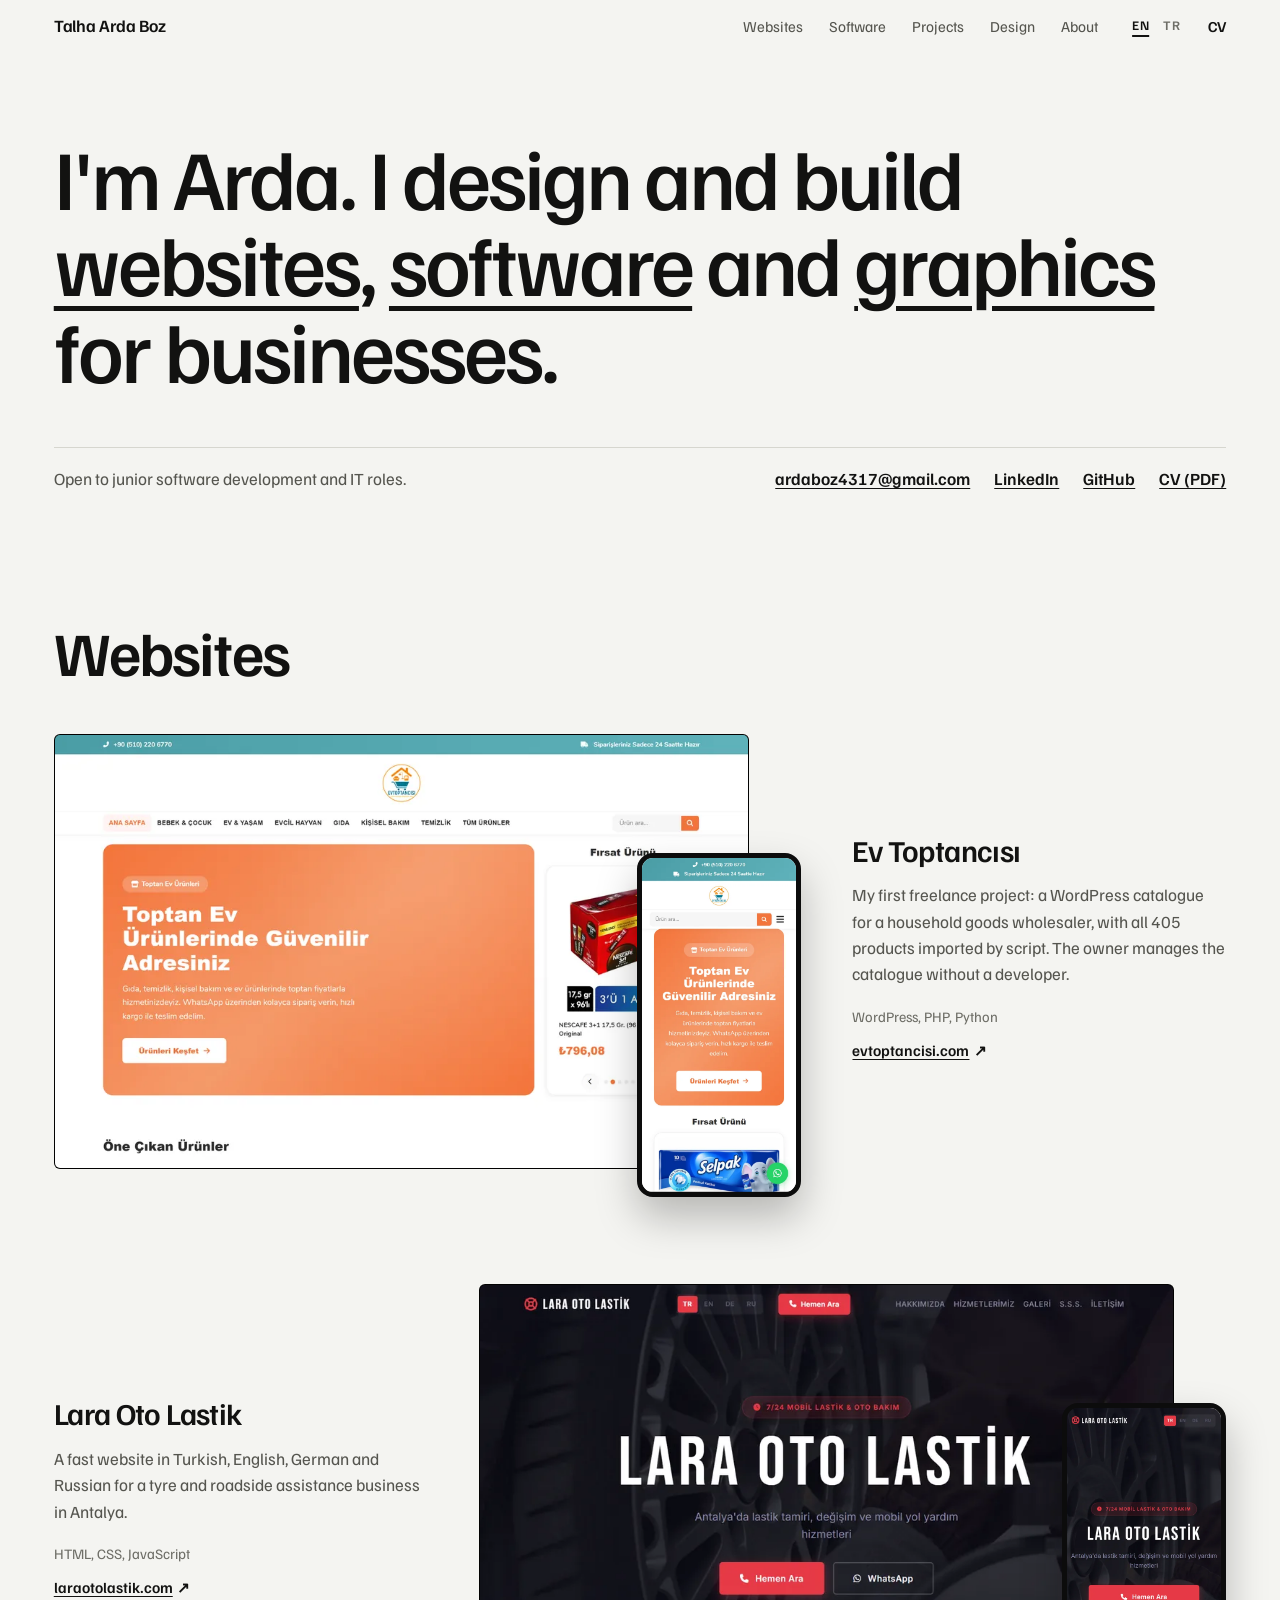
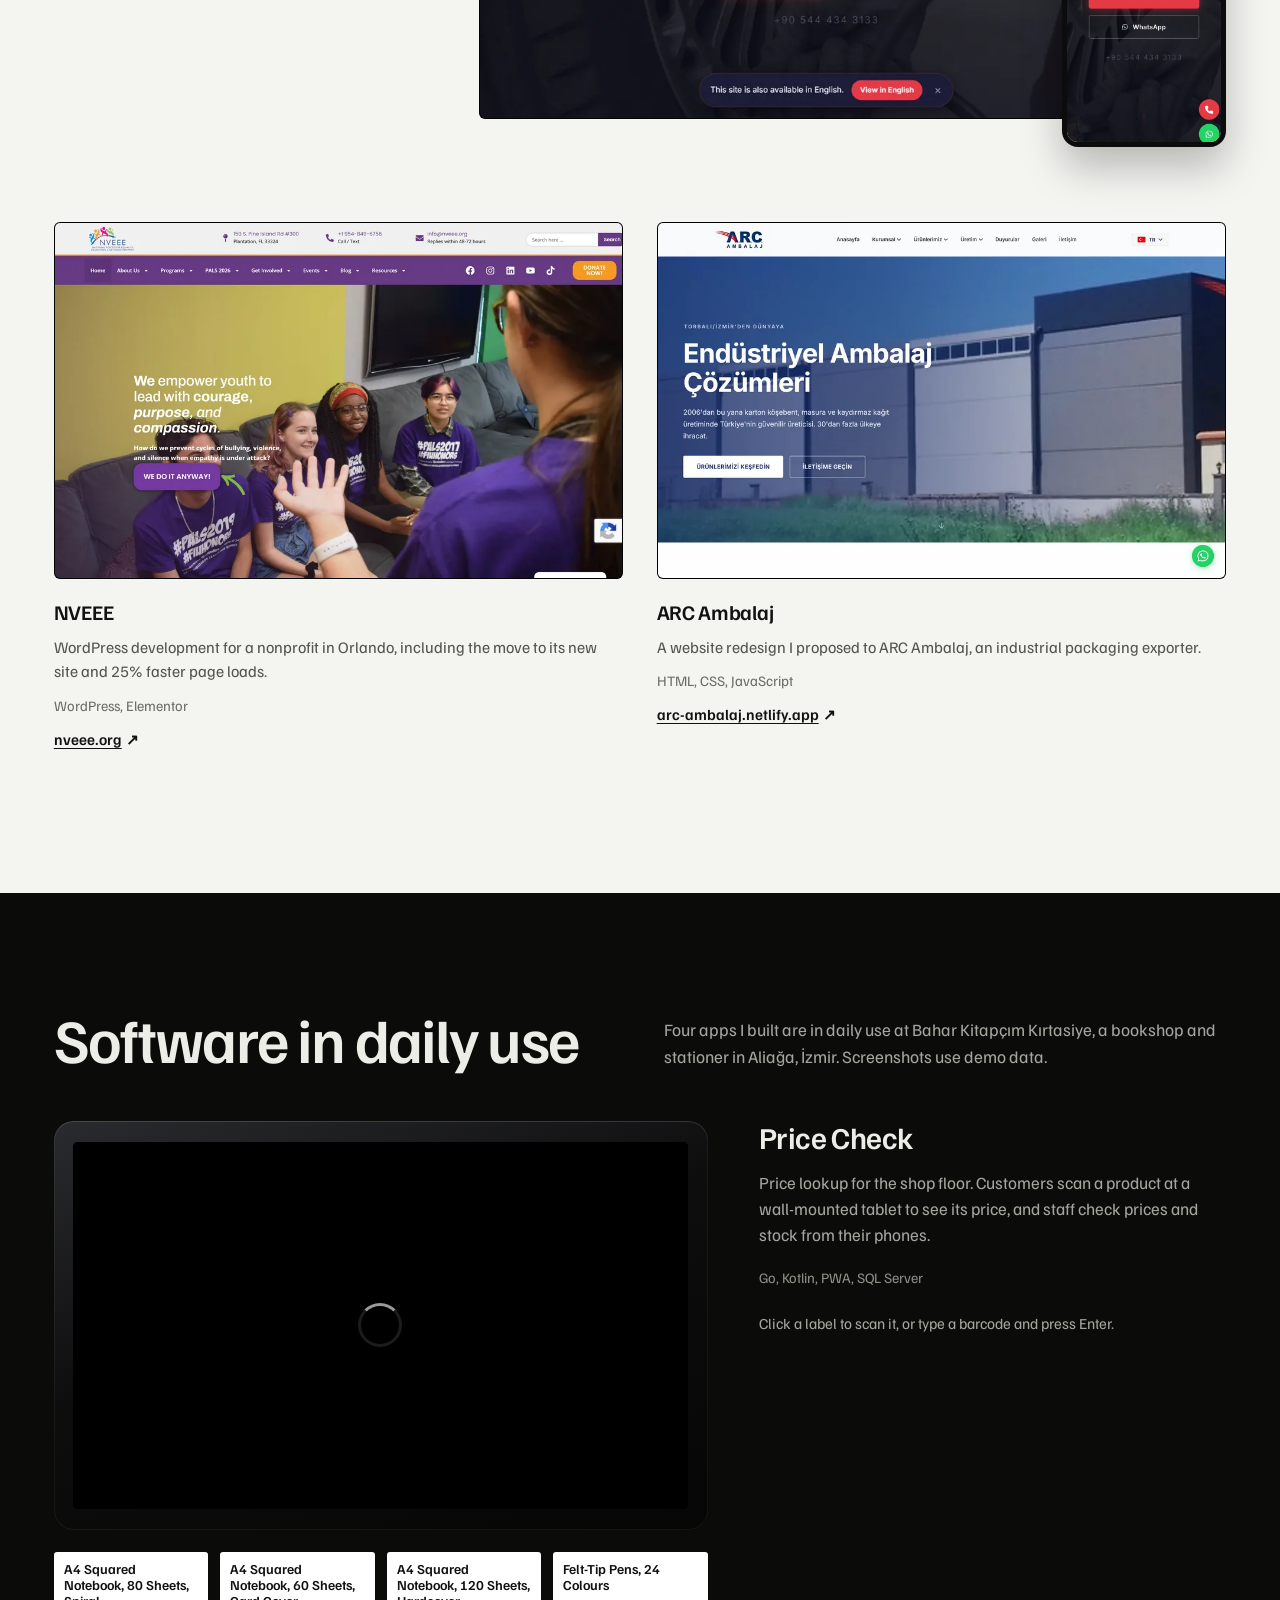
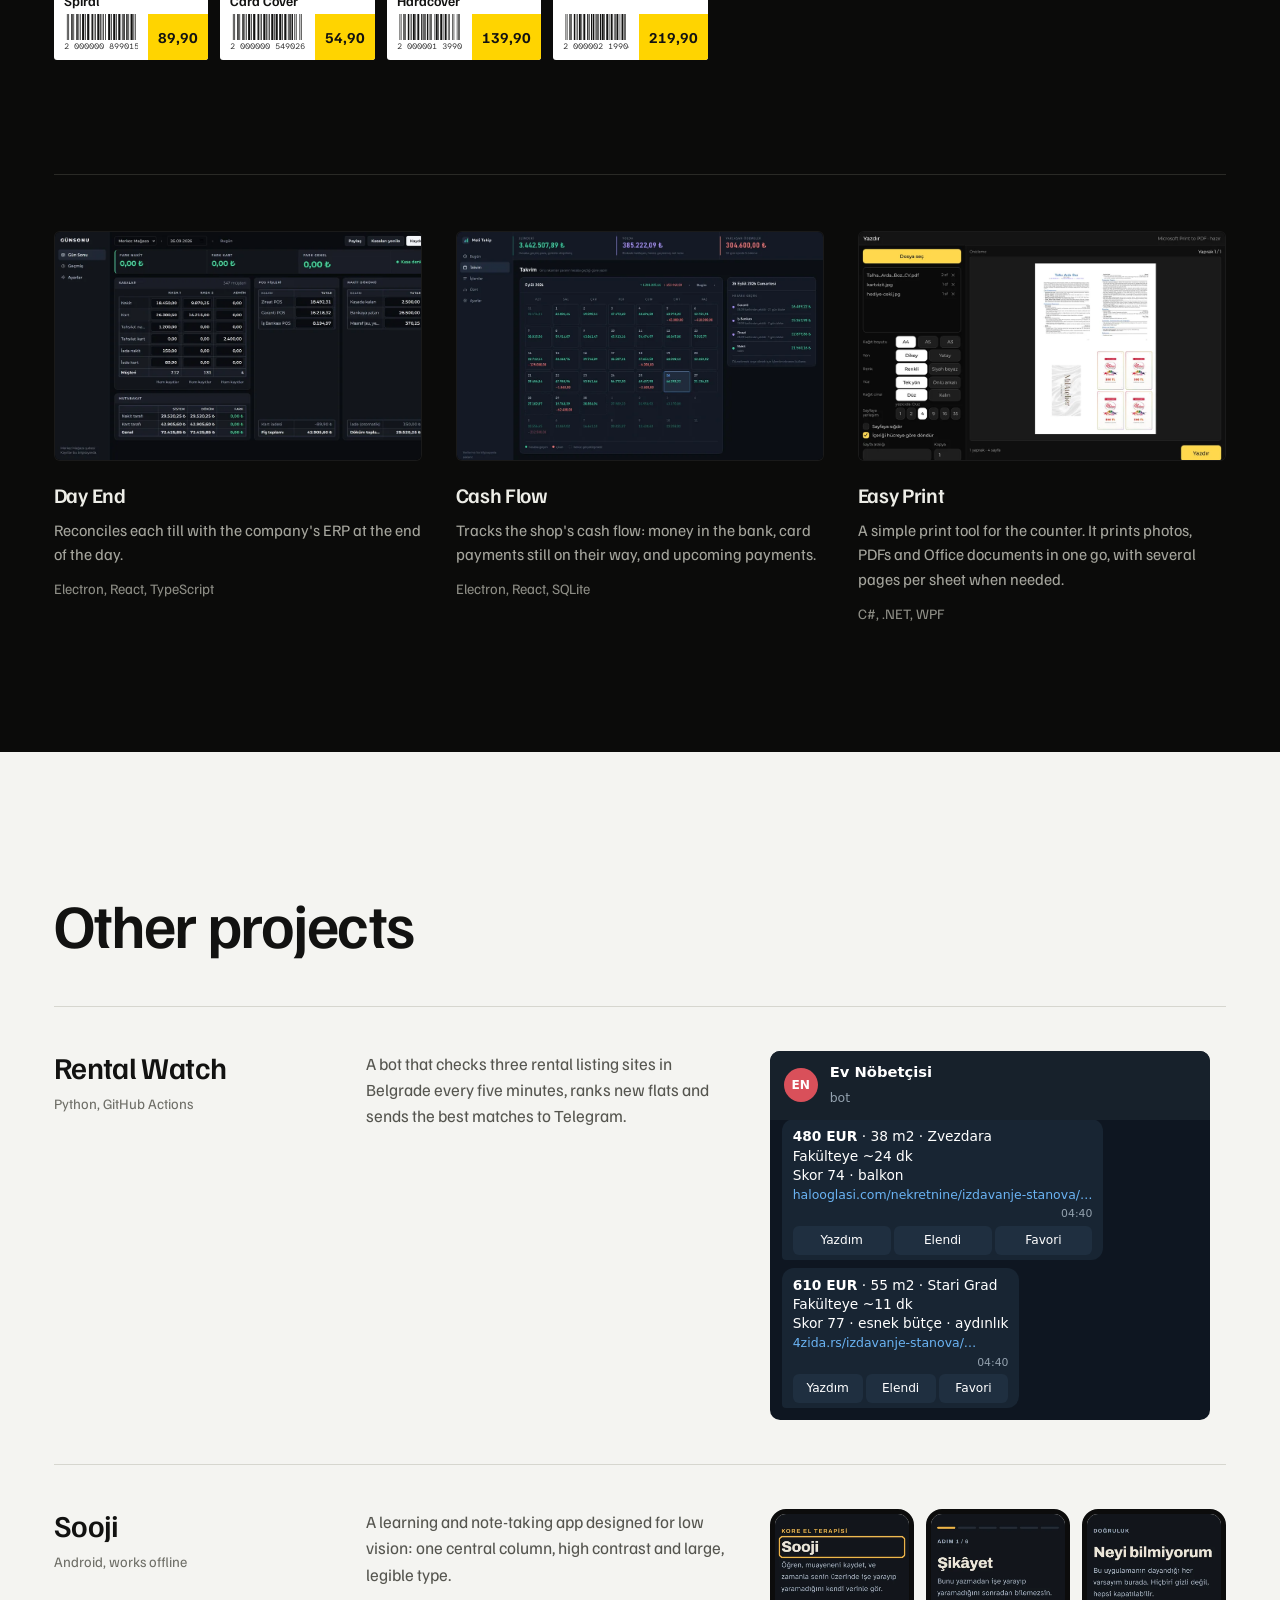
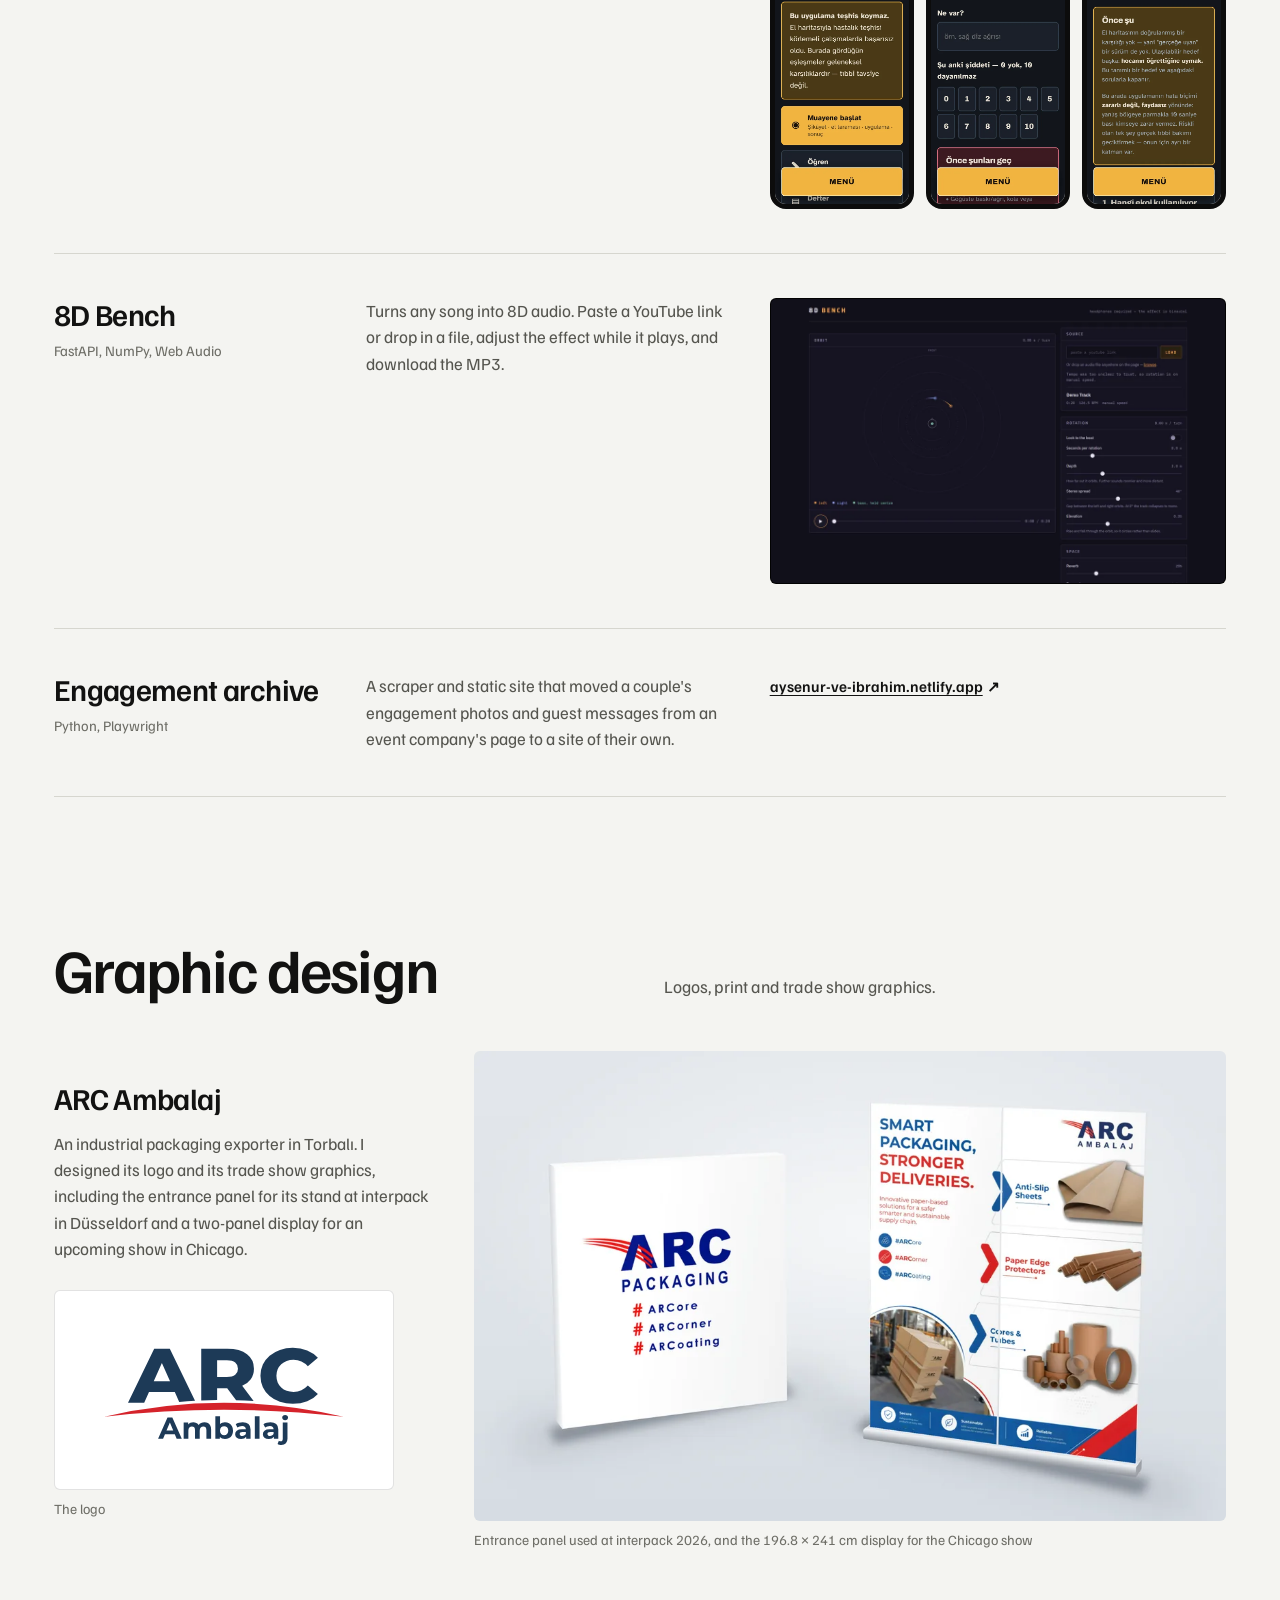
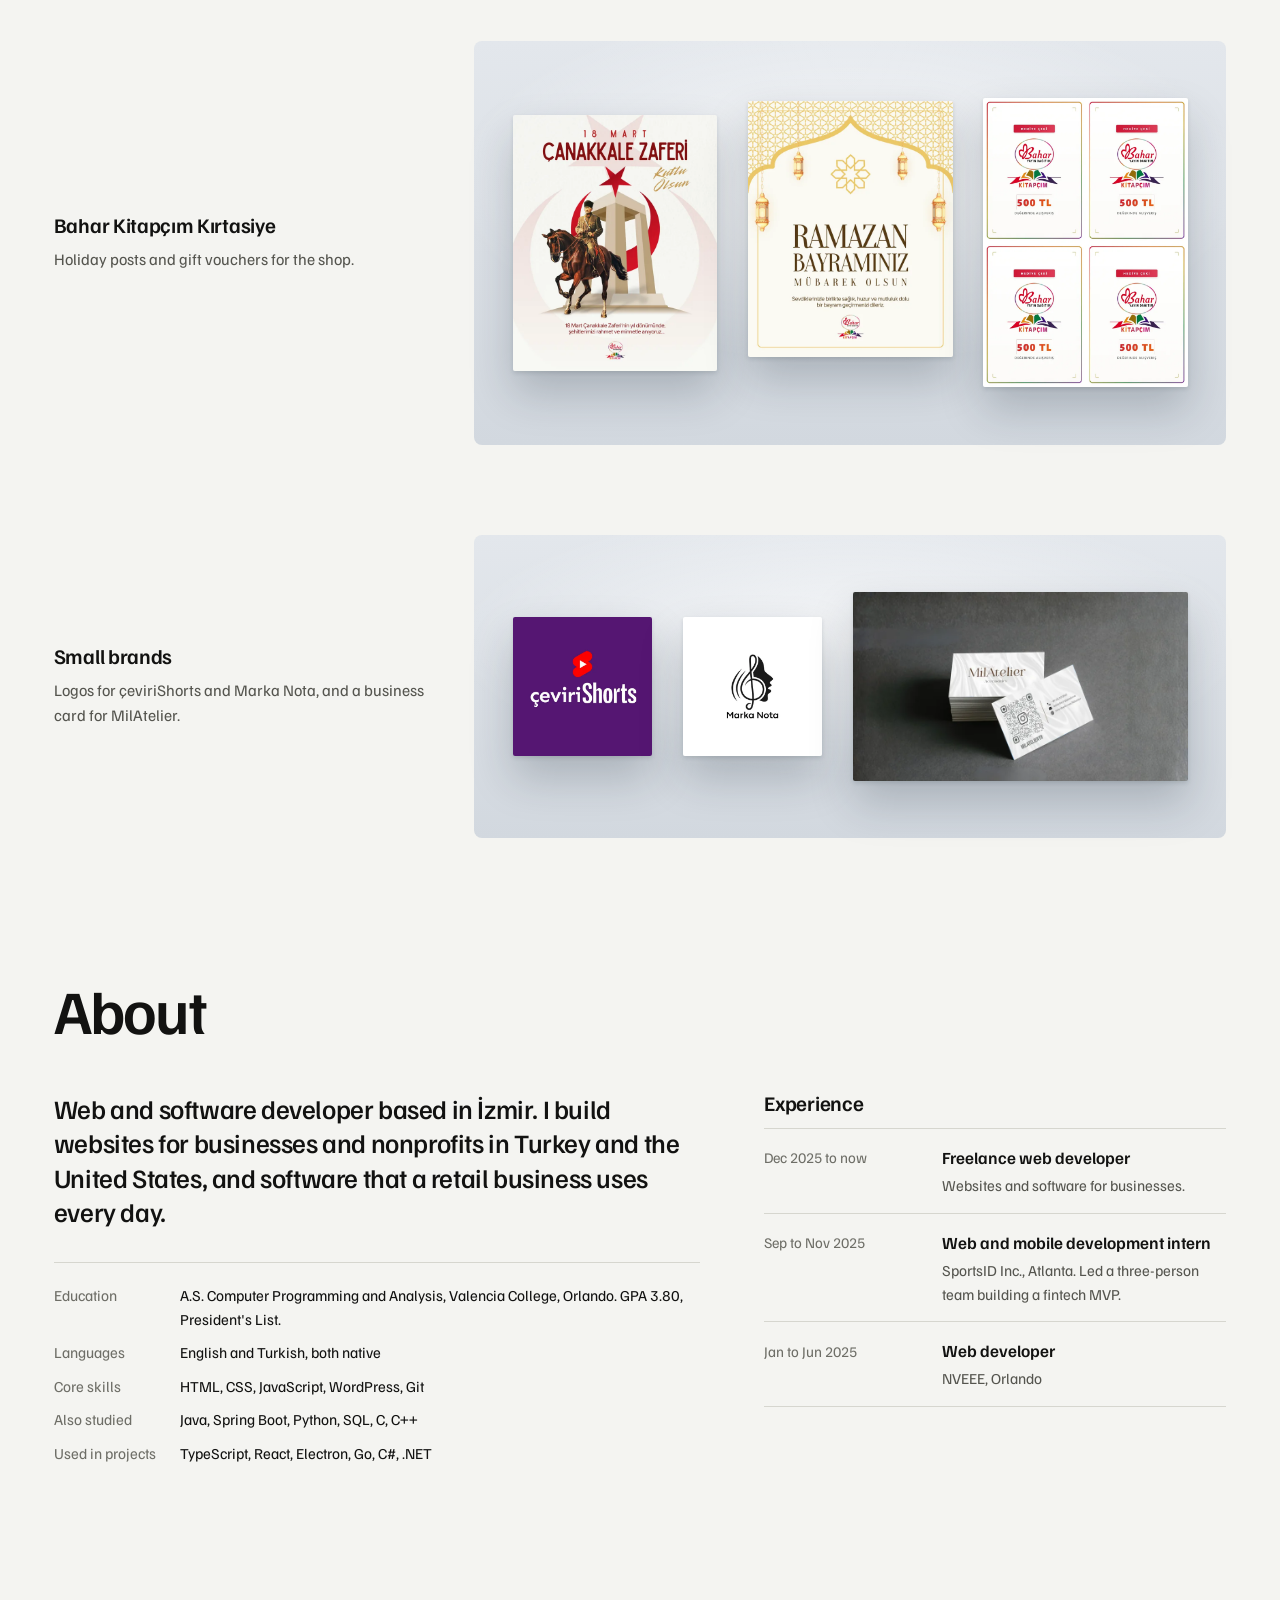
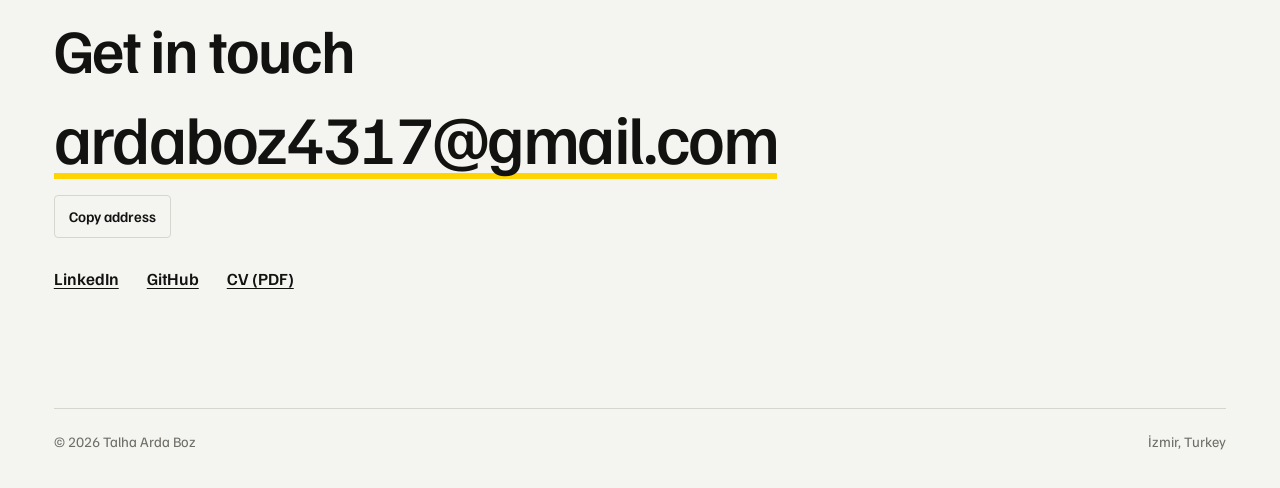
==== commit 08da8179: "Simplify copy, rebuild About, remove power-cut demo, update CVs Co-Authored-By: Claude Opus 5.5 <nor" ====
--- a/index.html
+++ b/index.html
@@ -47,9 +47,9 @@
 <!-- ===================================================== HERO -->
 <section class="hero wrap" id="top" aria-labelledby="hero-title">
   <h1 id="hero-title" class="vh" data-i18n="hero.h1">Talha Arda Boz, web developer</h1>
-  <p class="hero-text" data-i18n-html="hero.text">I'm Arda. I design and build <a href="#websites" data-peek="lara">websites</a>, <a href="#software" data-peek="kiosk">software</a> and <a href="#design" data-peek="arc">graphics</a> for small businesses.</p>
+  <p class="hero-text" data-i18n-html="hero.text">I'm Arda. I design and build <a href="#websites" data-peek="lara">websites</a>, <a href="#software" data-peek="kiosk">software</a> and <a href="#design" data-peek="arc">graphics</a> for businesses.</p>
   <div class="hero-foot">
-    <p class="hero-open" data-i18n="hero.open">Web developer in İzmir. Open to junior web and full-stack roles, remote or on site in İzmir and İstanbul.</p>
+    <p class="hero-open" data-i18n="hero.open">Open to junior software development and IT roles.</p>
     <ul class="hero-links">
       <li><a href="mailto:ardaboz4317@gmail.com">ardaboz4317@gmail.com</a></li>
       <li><a href="https://linkedin.com/in/arda-boz" target="_blank" rel="noopener">LinkedIn</a></li>
@@ -78,7 +78,7 @@
     </div>
     <div class="lead-text">
       <h3 id="ev-site-title" class="h3">Ev Toptancısı</h3>
-      <p data-i18n="ev.d">My first freelance job: a WordPress catalogue for a wholesaler of household goods. I imported all 405 products with their images by script, and the owner now edits products and categories without a developer.</p>
+      <p data-i18n="ev.d">My first freelance project: a WordPress catalogue for a household goods wholesaler, with all 405 products imported by script. The owner manages the catalogue without a developer.</p>
       <p class="meta">WordPress, PHP, Python</p>
       <a class="out" href="https://evtoptancisi.com" target="_blank" rel="noopener">evtoptancisi.com</a>
     </div>
@@ -93,7 +93,7 @@
     </div>
     <div class="lead-text">
       <h3 id="lara-title" class="h3">Lara Oto Lastik</h3>
-      <p data-i18n="lara.d">A tyre and roadside repair shop in Antalya. I rebuilt its dated site as a fast static site in Turkish, English, German and Russian, and it offers each visitor their own language when they arrive.</p>
+      <p data-i18n="lara.d">A fast website in Turkish, English, German and Russian for a tyre and roadside assistance business in Antalya.</p>
       <p class="meta">HTML, CSS, JavaScript</p>
       <a class="out" href="https://laraotolastik.com" target="_blank" rel="noopener">laraotolastik.com</a>
     </div>
@@ -103,14 +103,14 @@
     <article class="site" aria-labelledby="nveee-title">
       <a class="shot" href="https://nveee.org" target="_blank" rel="noopener" tabindex="-1" aria-hidden="true"><img src="assets/img/live-nveee-960.webp" srcset="assets/img/live-nveee-960.webp 960w, assets/img/live-nveee-1600.webp 1600w" sizes="(min-width: 760px) 50vw, 100vw" width="960" height="600" loading="lazy" alt=""></a>
       <h3 id="nveee-title" class="h4">NVEEE</h3>
-      <p data-i18n="nveee.d">WordPress work for a nonprofit in Orlando. I carried out most of the move to the new site, and custom CSS and JavaScript made its pages load 25% faster.</p>
+      <p data-i18n="nveee.d">WordPress development for a nonprofit in Orlando, including the move to its new site and 25% faster page loads.</p>
       <p class="meta">WordPress, Elementor</p>
       <a class="out" href="https://nveee.org" target="_blank" rel="noopener">nveee.org</a>
     </article>
     <article class="site" aria-labelledby="arcweb-title">
       <a class="shot" href="https://arc-ambalaj.netlify.app" target="_blank" rel="noopener" tabindex="-1" aria-hidden="true"><img src="assets/img/live-arc-960.webp" srcset="assets/img/live-arc-960.webp 960w, assets/img/live-arc-1600.webp 1600w" sizes="(min-width: 760px) 50vw, 100vw" width="960" height="600" loading="lazy" alt=""></a>
       <h3 id="arcweb-title" class="h4">ARC Ambalaj</h3>
-      <p data-i18n="arcweb.d">A redesign proposal for a packaging exporter whose current site has broken translations. The client is reviewing it.</p>
+      <p data-i18n="arcweb.d">A website redesign I proposed to ARC Ambalaj, an industrial packaging exporter.</p>
       <p class="meta">HTML, CSS, JavaScript</p>
       <a class="out" href="https://arc-ambalaj.netlify.app" target="_blank" rel="noopener">arc-ambalaj.netlify.app</a>
     </article>
@@ -122,7 +122,7 @@
   <div class="wrap sec">
     <div class="sec-head">
       <h2 id="sw-title" class="h2" data-i18n="sw.title">Software in daily use</h2>
-      <p class="sec-intro" data-i18n="sw.intro">Four apps I made run every day at Bahar Kitapçım Kırtasiye, a bookshop and stationer in Aliağa, İzmir. Screenshots use demo data.</p>
+      <p class="sec-intro" data-i18n="sw.intro">Four apps I built are in daily use at Bahar Kitapçım Kırtasiye, a bookshop and stationer in Aliağa, İzmir. Screenshots use demo data.</p>
     </div>
 
     <div class="fg" id="fiyatgor">
@@ -145,32 +145,30 @@
         <p class="kiosk-typed" id="kioskTyped" aria-hidden="true"></p>
       </div>
       <div class="fg-text">
-        <h3 class="h3">Fiyat Gör</h3>
-        <p data-i18n="fg.d1">Customers scan a shelf label at a tablet on the wall and see the price in large yellow type. Staff look up prices and stock from their phones through the same Go service.</p>
-        <p data-i18n="fg.d2">After a power cut, every tablet now comes back to this screen by itself. It used to take a mouse and a login at each one.</p>
+        <h3 class="h3" data-i18n="fg.name">Price Check</h3>
+        <p data-i18n="fg.d1">Price lookup for the shop floor. Customers scan a product at a wall-mounted tablet to see its price, and staff check prices and stock from their phones.</p>
         <p class="meta">Go, Kotlin, PWA, SQL Server</p>
         <p class="fg-try" data-i18n="fg.try">Click a label to scan it, or type a barcode and press Enter.</p>
-        <button type="button" class="power" id="power" data-i18n="fg.power">Cut the power</button>
       </div>
     </div>
 
     <div class="apps">
       <article class="app" aria-labelledby="gs-title">
         <figure class="zoomable"><img class="shot" src="assets/img/gunsonu-dayend-960.webp" srcset="assets/img/gunsonu-dayend-960.webp 960w, assets/img/gunsonu-dayend-1600.webp 1600w" sizes="(min-width: 1100px) 400px, 100vw" width="960" height="579" loading="lazy" alt="Günsonu day-end screen: three tills, card slips and cash breakdown, all differences zero"></figure>
-        <h3 id="gs-title" class="h4">Günsonu</h3>
-        <p data-i18n="gs.d">Closes every till against the company ERP each evening. It replaced an Excel template with three silent errors that made balanced days look short.</p>
+        <h3 id="gs-title" class="h4" data-i18n="gs.name">Day End</h3>
+        <p data-i18n="gs.d">Reconciles each till with the company's ERP at the end of the day.</p>
         <p class="meta">Electron, React, TypeScript</p>
       </article>
       <article class="app" aria-labelledby="mt-title">
         <figure class="zoomable"><img class="shot" src="assets/img/mali-calendar-960.webp" srcset="assets/img/mali-calendar-960.webp 960w, assets/img/mali-calendar-1600.webp 1600w" sizes="(min-width: 1100px) 400px, 100vw" width="960" height="607" loading="lazy" alt="Mali Takip calendar where each day shows money that cleared and payments that left"></figure>
-        <h3 id="mt-title" class="h4">Mali Takip</h3>
-        <p data-i18n="mt.d">Card sales reach the bank days later, minus a commission that differs by bank. This shows what is in the account, what is still on its way, and what is due.</p>
+        <h3 id="mt-title" class="h4" data-i18n="mt.name">Cash Flow</h3>
+        <p data-i18n="mt.d">Tracks the shop's cash flow: money in the bank, card payments still on their way, and upcoming payments.</p>
         <p class="meta">Electron, React, SQLite</p>
       </article>
       <article class="app" aria-labelledby="ky-title">
         <figure class="zoomable"><img class="shot" src="assets/img/kolay-4up-960.webp" srcset="assets/img/kolay-4up-960.webp 960w, assets/img/kolay-4up-1600.webp 1600w" sizes="(min-width: 1100px) 400px, 100vw" width="960" height="611" loading="lazy" alt="Kolay Yazdır placing a CV, a business card and a gift voucher four to a sheet"></figure>
-        <h3 id="ky-title" class="h4">Kolay Yazdır</h3>
-        <p data-i18n="ky.d">A print window for the counter. Photos, PDFs and Office files in one batch, up to 35 pages per sheet, and passport photos at their true size.</p>
+        <h3 id="ky-title" class="h4" data-i18n="ky.name">Easy Print</h3>
+        <p data-i18n="ky.d">A simple print tool for the counter. It prints photos, PDFs and Office documents in one go, with several pages per sheet when needed.</p>
         <p class="meta">C#, .NET, WPF</p>
       </article>
     </div>
@@ -183,10 +181,10 @@
 
   <article class="row" aria-labelledby="evn-title">
     <div class="row-name">
-      <h3 id="evn-title" class="h3">Ev Nöbetçisi</h3>
+      <h3 id="evn-title" class="h3" data-i18n="evn.name">Rental Watch</h3>
       <p class="meta">Python, GitHub Actions</p>
     </div>
-    <p class="row-text" data-i18n="evn.d">A bot that checks three Belgrade rental sites every five minutes, scores each flat by commute, price and light, merges duplicates across sites, and sends one Telegram card per flat with a message draft in Serbian.</p>
+    <p class="row-text" data-i18n="evn.d">A bot that checks three rental listing sites in Belgrade every five minutes, ranks new flats and sends the best matches to Telegram.</p>
     <div class="row-media">
       <div class="tg" role="img" aria-label="Recreated Telegram messages with invented listings" data-i18n-aria="evn.aria">
         <div class="tg-head"><span class="tg-avatar" aria-hidden="true">EN</span><span><b>Ev Nöbetçisi</b><small>bot</small></span></div>
@@ -200,11 +198,11 @@
       <h3 id="sooji-title" class="h3">Sooji</h3>
       <p class="meta" data-i18n="sooji.m">Android, works offline</p>
     </div>
-    <p class="row-text" data-i18n="sooji.d">An app built for a user with retinitis pigmentosa: one central column, nothing at the screen edges, high contrast and Atkinson Hyperlegible type. It shows the source of every claim and refuses to diagnose.</p>
+    <p class="row-text" data-i18n="sooji.d">A learning and note-taking app designed for low vision: one central column, high contrast and large, legible type.</p>
     <div class="row-media phones">
-      <img src="assets/img/sooji-home-520.webp" width="520" height="1125" loading="lazy" alt="Sooji home screen with a warning that the app does not diagnose">
+      <img src="assets/img/sooji-home-520.webp" width="520" height="1125" loading="lazy" alt="Sooji home screen">
       <img src="assets/img/sooji-exam-520.webp" width="520" height="1125" loading="lazy" alt="Step one of an examination, asking for the complaint and its severity">
-      <img src="assets/img/sooji-unknowns-520.webp" width="520" height="1125" loading="lazy" alt="A screen listing what the app does not know">
+      <img src="assets/img/sooji-unknowns-520.webp" width="520" height="1125" loading="lazy" alt="Another Sooji screen in high contrast">
     </div>
   </article>
 
@@ -213,7 +211,7 @@
       <h3 id="bench-title" class="h3">8D Bench</h3>
       <p class="meta">FastAPI, NumPy, Web Audio</p>
     </div>
-    <p class="row-text" data-i18n="bench.d">Turns a song into 8D audio. Paste a YouTube link or drop a file, move the sliders while it plays, and download the MP3. The orbit on screen runs on the same formula as the sound.</p>
+    <p class="row-text" data-i18n="bench.d">Turns any song into 8D audio. Paste a YouTube link or drop in a file, adjust the effect while it plays, and download the MP3.</p>
     <div class="row-media"><img class="shot" src="assets/img/8d-bench-960.webp" srcset="assets/img/8d-bench-960.webp 960w, assets/img/8d-bench-1600.webp 1600w" sizes="(min-width: 1100px) 520px, 100vw" width="960" height="600" loading="lazy" alt="8D Bench with its orbit display and rotation, depth and stereo spread sliders"></div>
   </article>
 
@@ -222,7 +220,7 @@
       <h3 id="arch-title" class="h3" data-i18n="arch.t">Engagement archive</h3>
       <p class="meta">Python, Playwright</p>
     </div>
-    <p class="row-text" data-i18n="arch.d">A couple's guest photos and messages lived on an event company's page. I scraped every item and republished them as a site of their own.</p>
+    <p class="row-text" data-i18n="arch.d">A scraper and static site that moved a couple's engagement photos and guest messages from an event company's page to a site of their own.</p>
     <div class="row-media"><a class="out" href="https://aysenur-ve-ibrahim.netlify.app" target="_blank" rel="noopener">aysenur-ve-ibrahim.netlify.app</a></div>
   </article>
 </section>
@@ -237,9 +235,9 @@
   <article class="arc" id="arc" aria-labelledby="arc-title">
     <div class="arc-text">
       <h3 id="arc-title" class="h3">ARC Ambalaj</h3>
-      <p data-i18n="arc.d">An industrial packaging exporter in Torbalı. I designed its logo and the print for its 2026 trade shows, including the entrance panel of its stand and a two-panel display for a show in the US.</p>
-    </div>
-    <figure class="zoomable arc-fair"><img src="assets/img/arc-fair-1100.webp" srcset="assets/img/arc-fair-1100.webp 1100w, assets/img/arc-fair-2000.webp 2000w" sizes="(min-width: 1100px) 860px, 100vw" width="1100" height="688" loading="lazy" alt="Mockup of the ARC Packaging entrance panel beside the two-panel US show display reading Smart packaging, stronger deliveries"><figcaption data-i18n="arc.c1">Entrance panel, and the US show display at 196.8 × 241 cm</figcaption></figure>
+      <p data-i18n="arc.d">An industrial packaging exporter in Torbalı. I designed its logo and its trade show graphics, including the entrance panel for its stand at interpack in Düsseldorf and a two-panel display for an upcoming show in Chicago.</p>
+    </div>
+    <figure class="zoomable arc-fair"><img src="assets/img/arc-fair-1100.webp" srcset="assets/img/arc-fair-1100.webp 1100w, assets/img/arc-fair-2000.webp 2000w" sizes="(min-width: 1100px) 860px, 100vw" width="1100" height="688" loading="lazy" alt="Mockup of the ARC Packaging entrance panel beside the two-panel US show display reading Smart packaging, stronger deliveries"><figcaption data-i18n="arc.c1">Entrance panel used at interpack 2026, and the 196.8 × 241 cm display for the Chicago show</figcaption></figure>
     <figure class="arc-logo">
       <div class="lg"><img src="assets/img/arc/ARC_Ambalaj_color.svg" width="1000" height="560" loading="lazy" alt="ARC Ambalaj logo"></div>
       <figcaption data-i18n="arc.c2">The logo</figcaption>
@@ -276,20 +274,23 @@
   <h2 id="about-title" class="h2" data-i18n="about.title">About</h2>
   <div class="about">
     <div class="about-text">
-      <p class="about-lead" data-i18n="about.d1">I studied computer programming at Valencia College in Orlando and started out building WordPress sites there. Since then I have led a small team on a fintech MVP, freelanced for clients in Turkey, and kept a shop's software running every day.</p>
-      <p data-i18n="about.d2">I work in English and Turkish. I spoke at TEDx Youth Bodrum, and I have been a delegate and a chair at more than ten Model UN conferences.</p>
+      <p class="about-lead" data-i18n="about.lead">Web and software developer based in İzmir. I build websites for businesses and nonprofits in Turkey and the United States, and software that a retail business uses every day.</p>
       <dl class="skills">
-        <dt data-i18n="sk.daily">Every day</dt><dd>HTML, CSS, JavaScript, WordPress, Git</dd>
-        <dt data-i18n="sk.studied">Studied</dt><dd>Java, Spring Boot, Python, SQL, C, C++</dd>
-        <dt data-i18n="sk.projects">In my projects</dt><dd>TypeScript, React, Electron, Go, C#, .NET</dd>
+        <dt data-i18n="ab.edu">Education</dt><dd data-i18n="ab.edu.d">A.S. Computer Programming and Analysis, Valencia College, Orlando. GPA 3.80, President's List.</dd>
+        <dt data-i18n="ab.lang">Languages</dt><dd data-i18n="ab.lang.d">English and Turkish, both native</dd>
+        <dt data-i18n="sk.daily">Core skills</dt><dd>HTML, CSS, JavaScript, WordPress, Git</dd>
+        <dt data-i18n="sk.studied">Also studied</dt><dd>Java, Spring Boot, Python, SQL, C, C++</dd>
+        <dt data-i18n="sk.projects">Used in projects</dt><dd>TypeScript, React, Electron, Go, C#, .NET</dd>
       </dl>
     </div>
-    <ol class="cv" reversed>
-      <li><span class="when" data-i18n="t1.w">Dec 2025 to now</span><span class="what" data-i18n="t1.t">Freelance web developer</span></li>
-      <li><span class="when" data-i18n="t2.w">Sep to Nov 2025</span><span class="what" data-i18n-html="t2.t">Web and mobile development intern<small>SportsID Inc., Atlanta. Led a three person team on a fintech MVP.</small></span></li>
-      <li><span class="when" data-i18n="t3.w">Jan to Jun 2025</span><span class="what" data-i18n-html="t3.t">Web developer<small>NVEEE, Orlando</small></span></li>
-      <li><span class="when" data-i18n="t4.w">2024 to 2025</span><span class="what" data-i18n-html="t4.t">A.S. Computer Programming and Analysis<small>Valencia College, Orlando. GPA 3.80, President's List.</small></span></li>
-    </ol>
+    <div>
+      <h3 class="h4 cv-head" data-i18n="ab.exp">Experience</h3>
+      <ol class="cv" reversed>
+        <li><span class="when" data-i18n="t1.w">Dec 2025 to now</span><span class="what" data-i18n-html="t1.t">Freelance web developer<small>Websites and software for businesses.</small></span></li>
+        <li><span class="when" data-i18n="t2.w">Sep to Nov 2025</span><span class="what" data-i18n-html="t2.t">Web and mobile development intern<small>SportsID Inc., Atlanta. Led a three-person team building a fintech MVP.</small></span></li>
+        <li><span class="when" data-i18n="t3.w">Jan to Jun 2025</span><span class="what" data-i18n-html="t3.t">Web developer<small>NVEEE, Orlando</small></span></li>
+      </ol>
+    </div>
   </div>
 </section>
 
--- a/assets/css/site.css
+++ b/assets/css/site.css
@@ -198,15 +198,6 @@
 .fg-text p:not(.meta) { color: var(--ink-2); }
 .fg-text .meta { margin-bottom: 1.6em; }
 .fg-try { font-size: .95rem; margin-bottom: .8em; }
-.power {
-  display: inline-flex; align-items: center; gap: .55em;
-  border: 1px solid var(--rule); background: none; color: var(--ink);
-  padding: 10px 16px; border-radius: 4px; font-weight: 600; font-size: .95rem; cursor: pointer;
-}
-.power::before { content: ""; width: 9px; height: 9px; border-radius: 50%; background: var(--k-ok); }
-.power:hover { border-color: var(--ink-2); }
-.power:disabled { cursor: default; color: var(--ink-3); }
-.power:disabled::before { background: var(--k-err); }
 @media (max-width: 900px) { .fg { grid-template-columns: 1fr; } }
 
 /* kiosk: the tablet on the wall */
@@ -335,9 +326,10 @@
 .about { display: grid; grid-template-columns: minmax(0, 7fr) minmax(0, 5fr); gap: 40px clamp(32px, 5vw, 96px); align-items: start; }
 .about-lead { font: 500 clamp(1.3rem, 1.1rem + .7vw, 1.7rem)/1.3 var(--f-display); letter-spacing: -.015em; }
 .about-text > p:not(.about-lead) { color: var(--ink-2); max-width: 36em; }
-.skills { display: grid; grid-template-columns: max-content 1fr; gap: 8px 24px; margin-top: 32px; padding-top: 20px; border-top: 1px solid var(--rule); }
+.skills { display: grid; grid-template-columns: max-content 1fr; gap: 10px 24px; margin-top: 32px; padding-top: 20px; border-top: 1px solid var(--rule); }
 .skills dt { color: var(--ink-3); font-size: .95rem; }
 .skills dd { font-size: .95rem; }
+.cv-head { margin: 0 0 12px; }
 .cv { list-style: none; }
 .cv li { display: grid; grid-template-columns: 9.5em 1fr; gap: 16px; padding: 16px 0; border-top: 1px solid var(--rule); }
 .cv li:last-child { border-bottom: 1px solid var(--rule); }
@@ -380,7 +372,6 @@
   *, *::before, *::after { animation-duration: .001ms !important; animation-iteration-count: 1 !important; transition-duration: .001ms !important; }
 }
 @media print {
-  .top, .peek, .power, .shelf, .lightbox { display: none !important; }
-  .stage { background: none; }
+  .top, .peek,   .stage { background: none; }
   .night { --paper: #fff; --ink: #000; --ink-2: #333; --ink-3: #555; }
 }
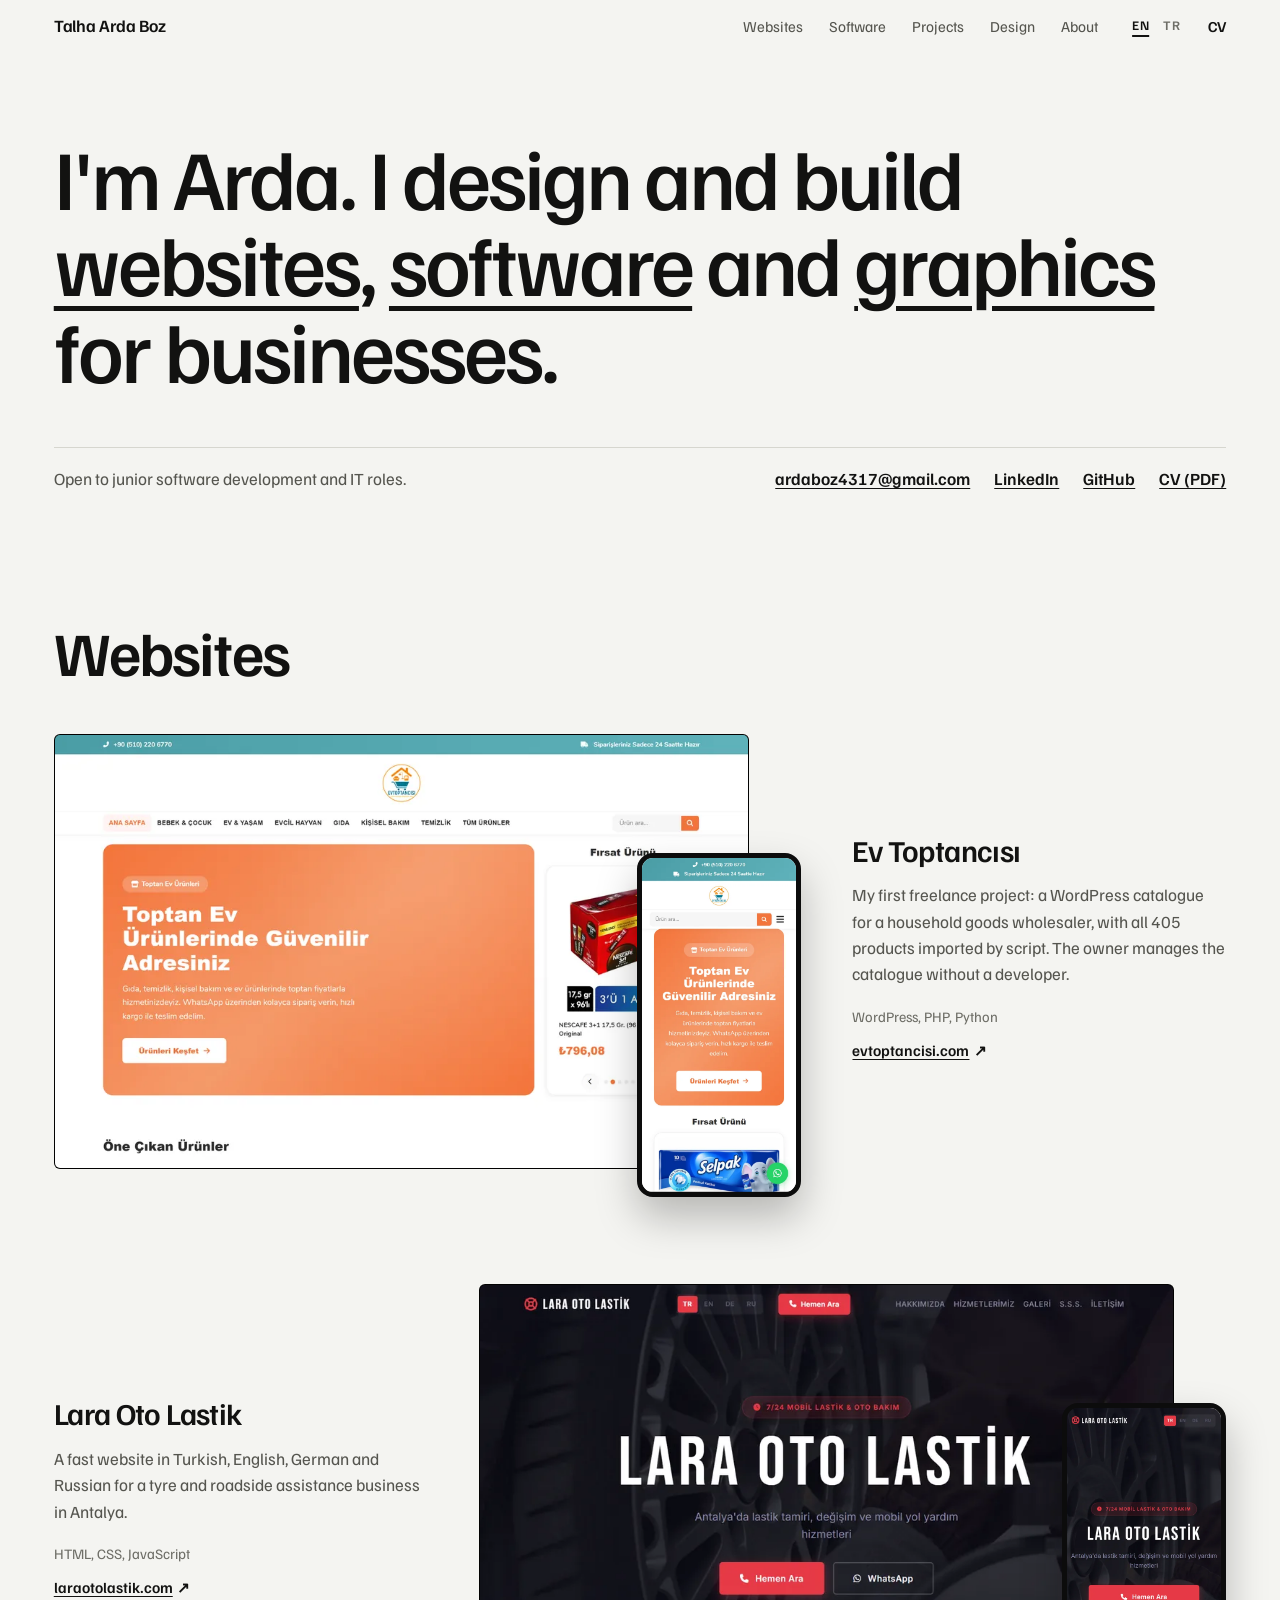
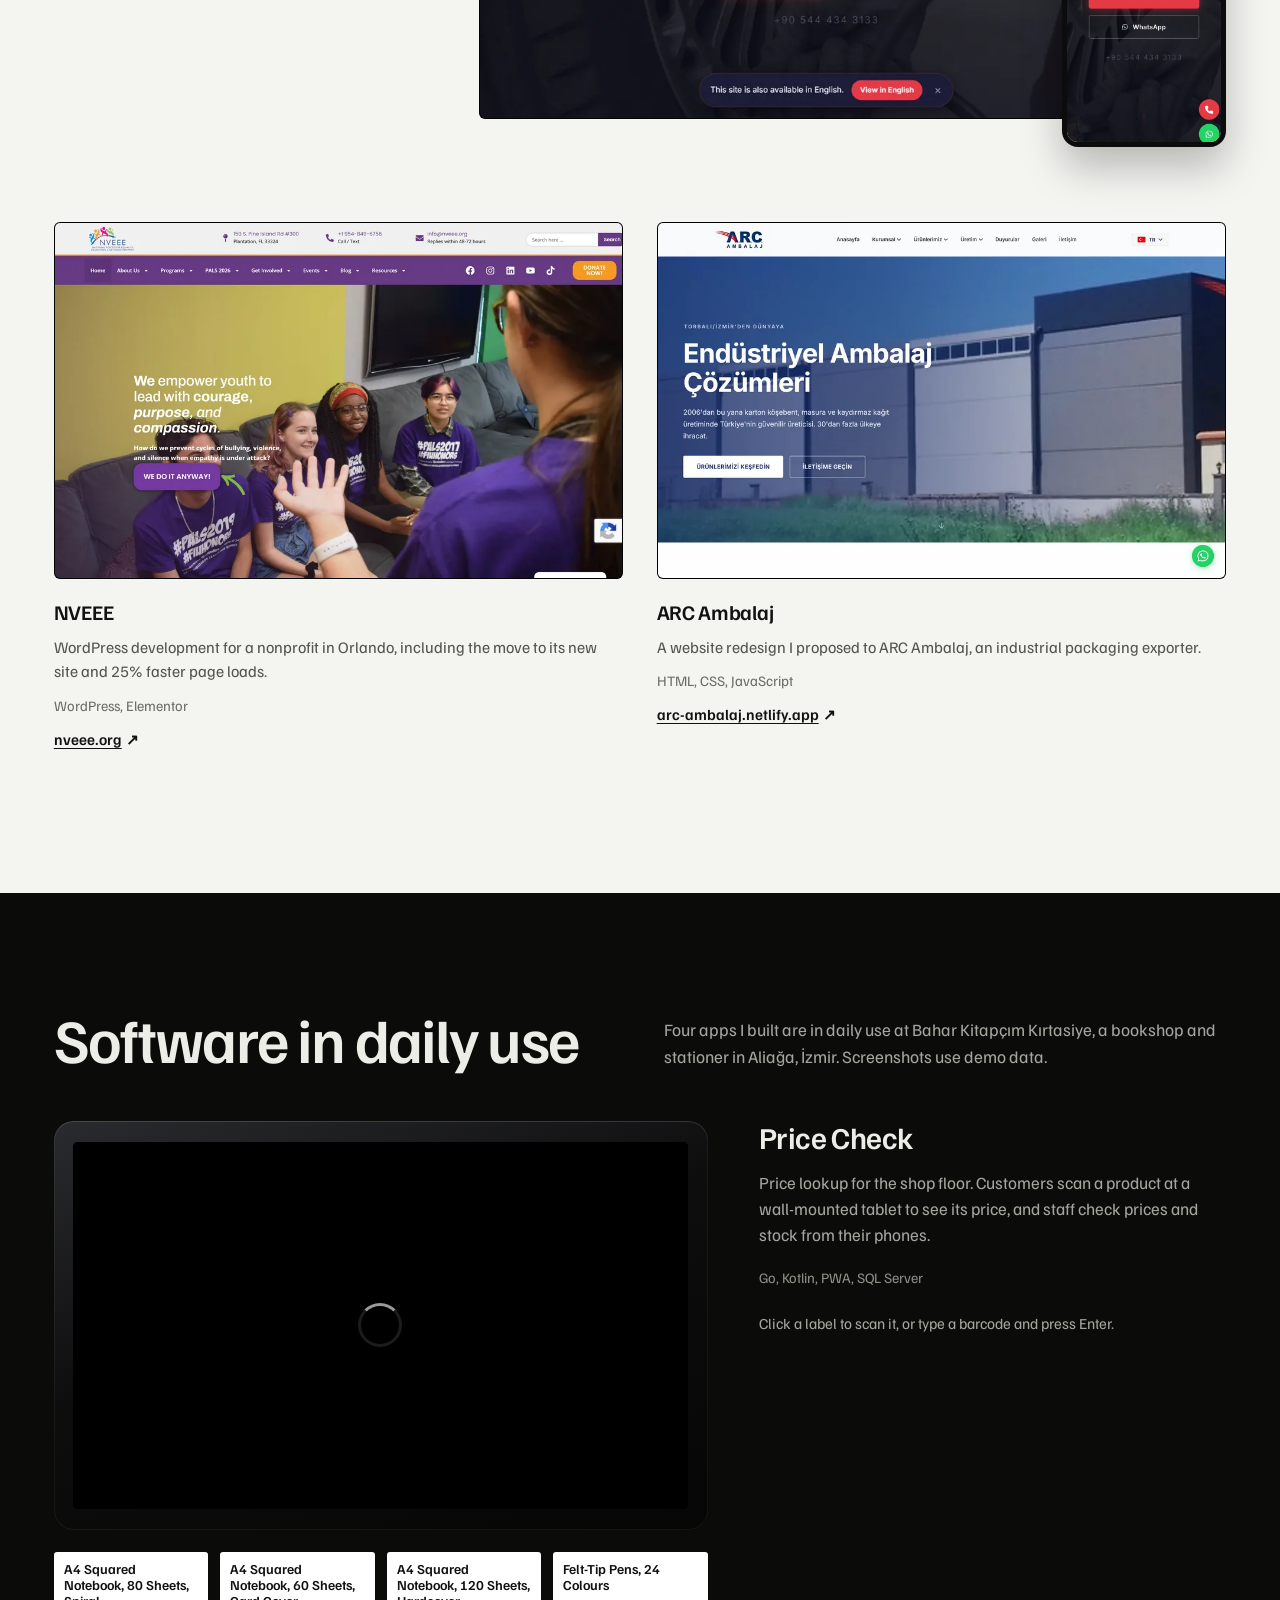
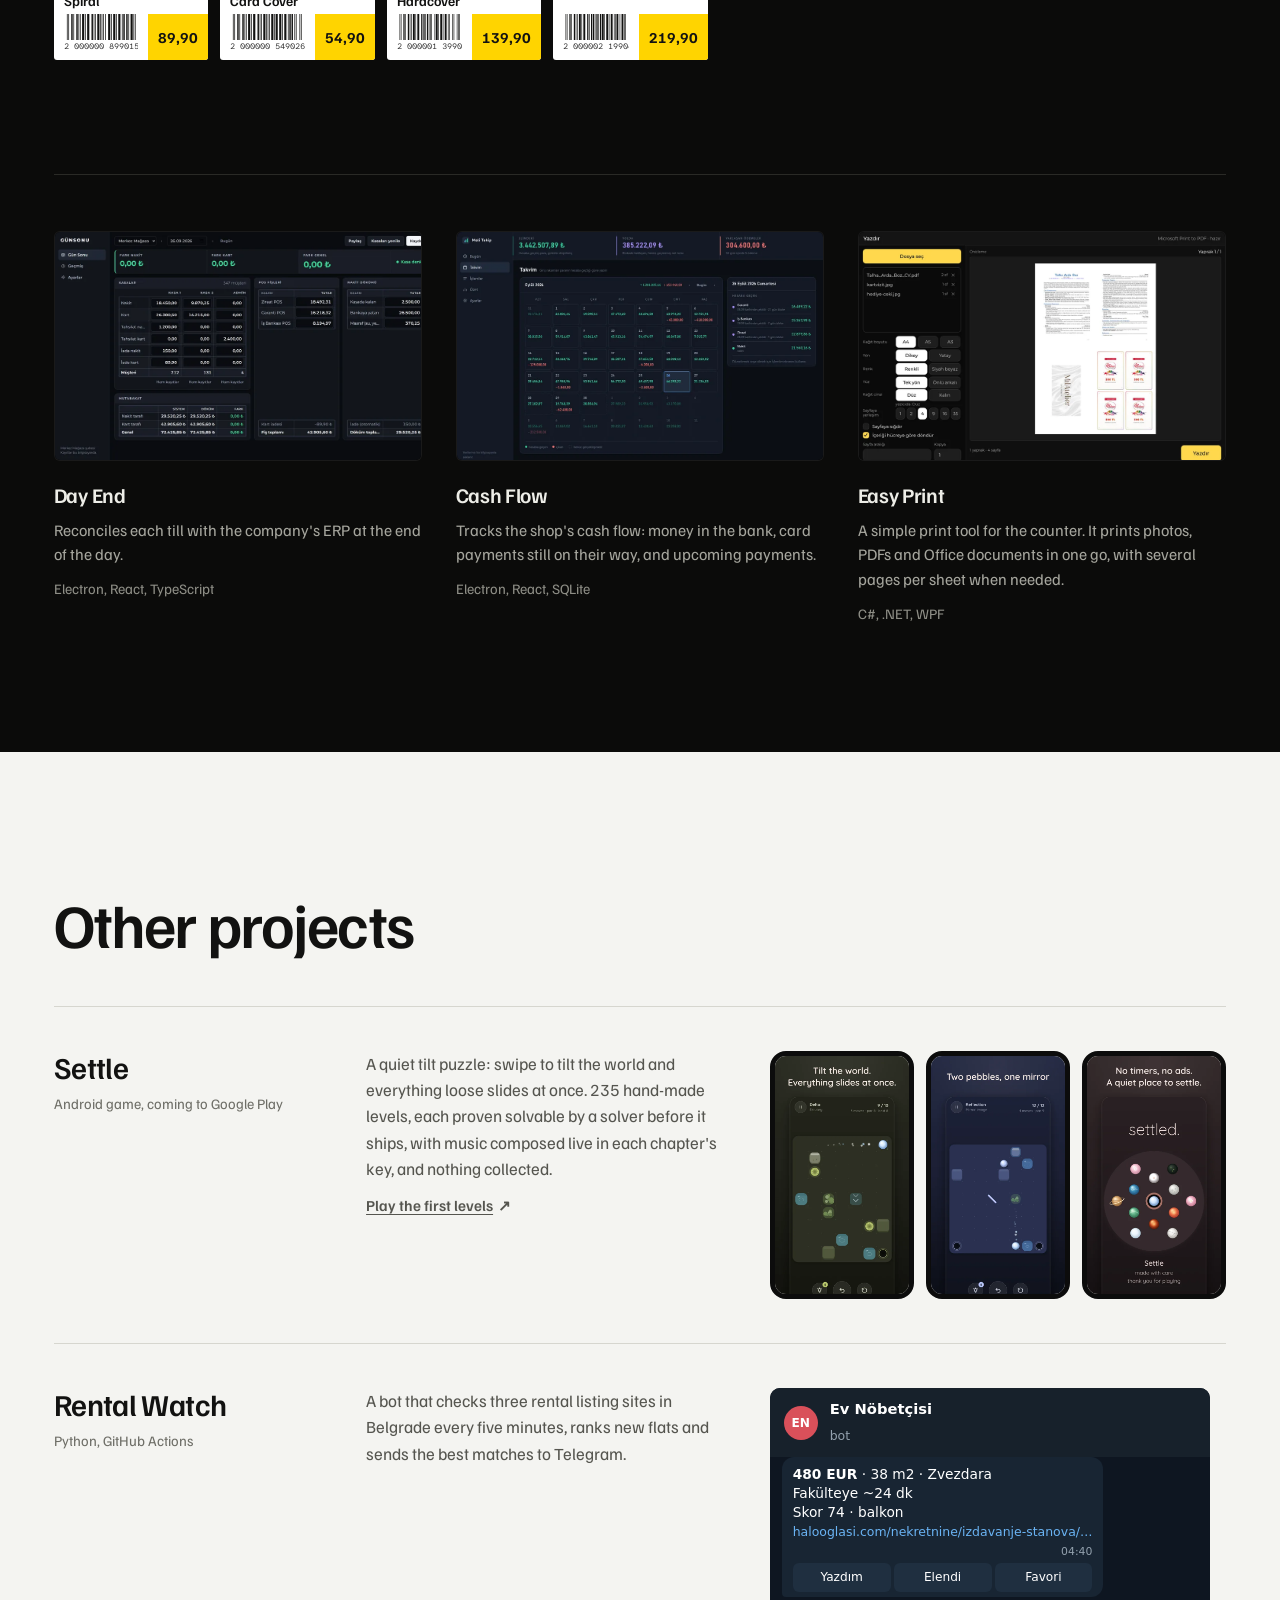
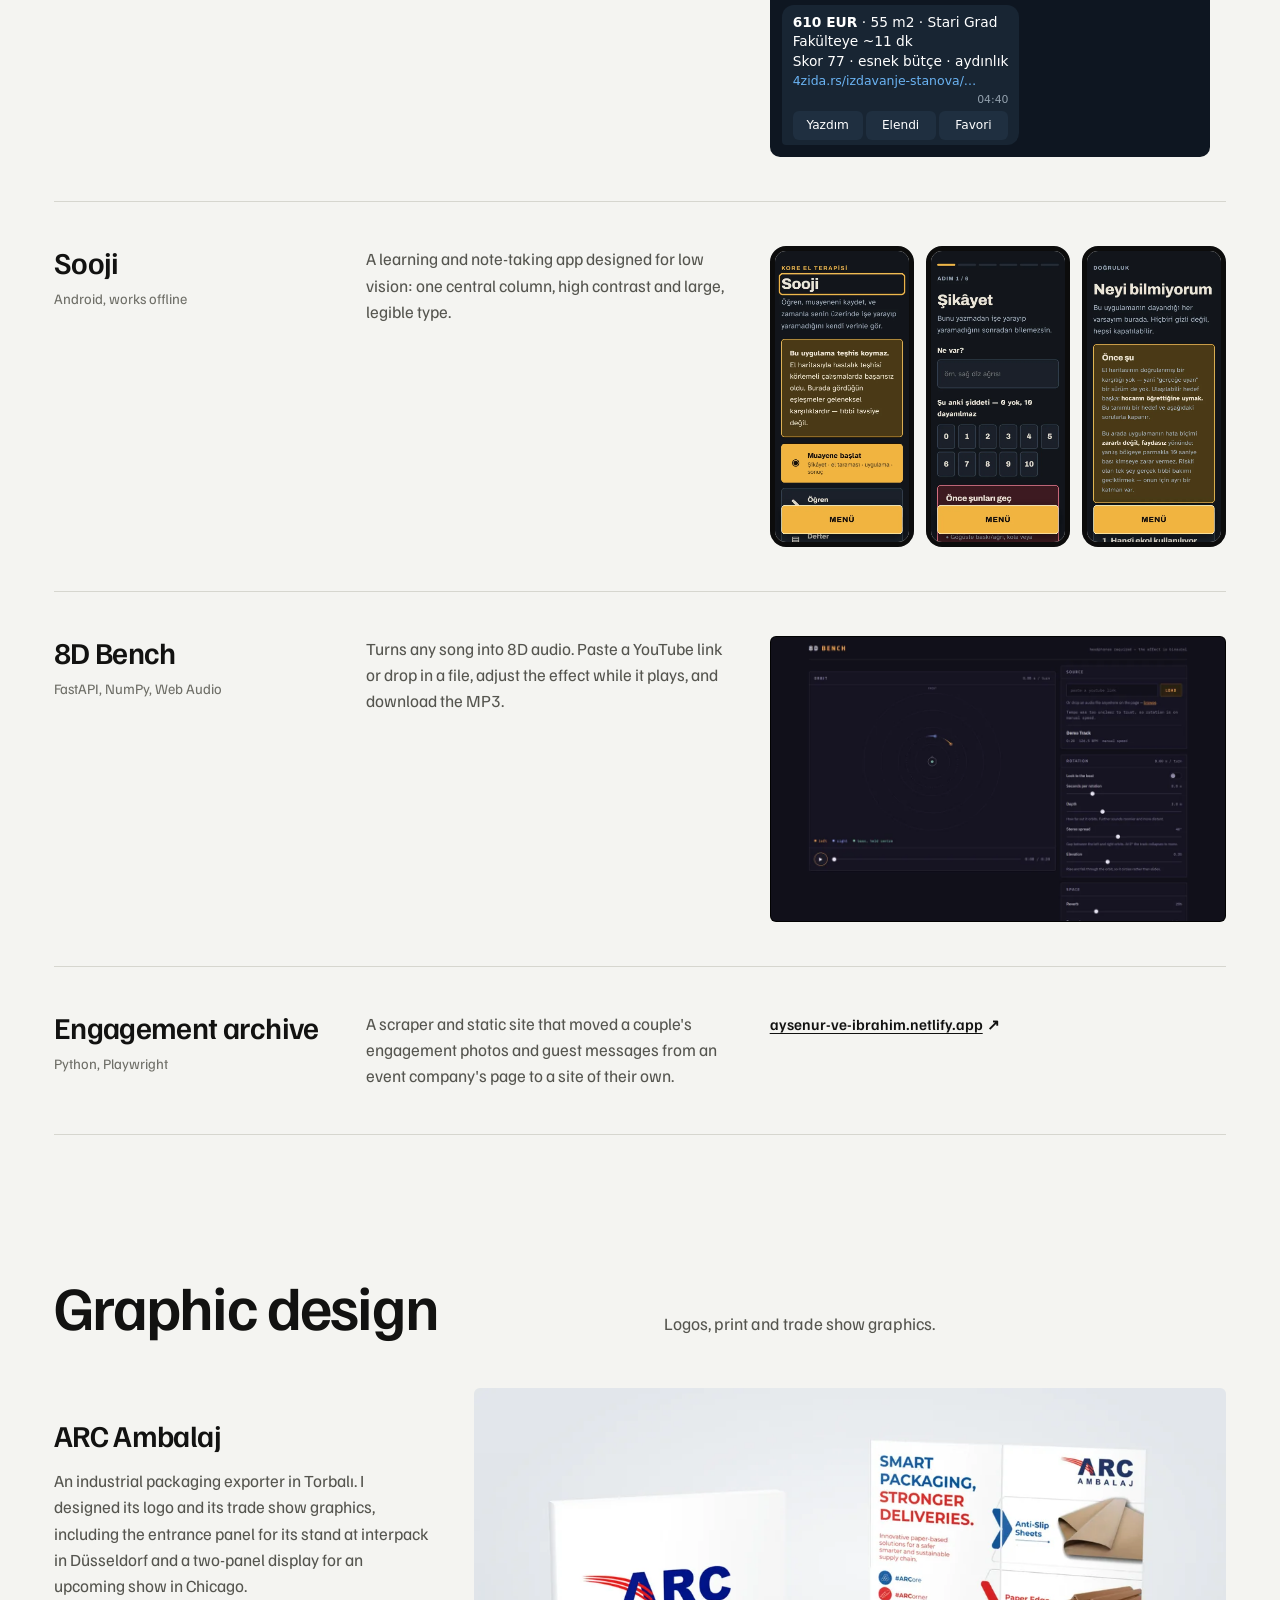
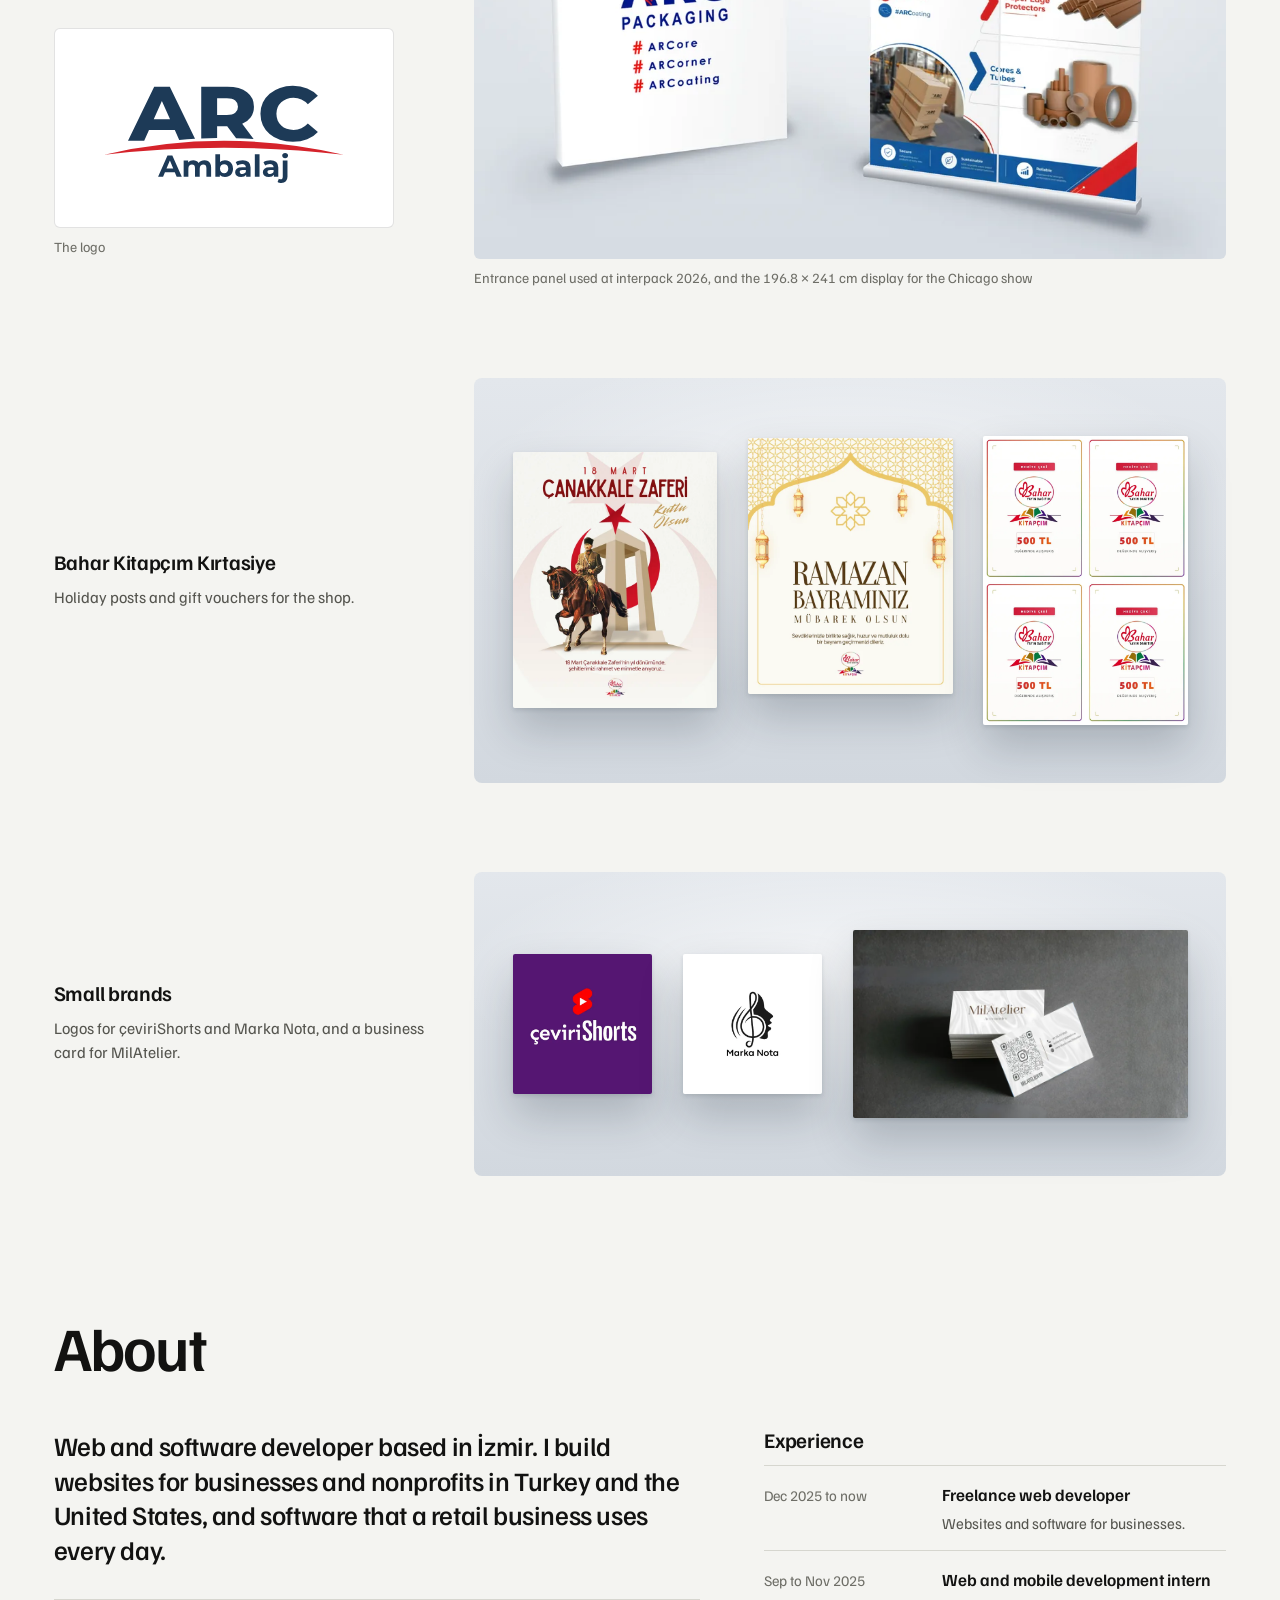
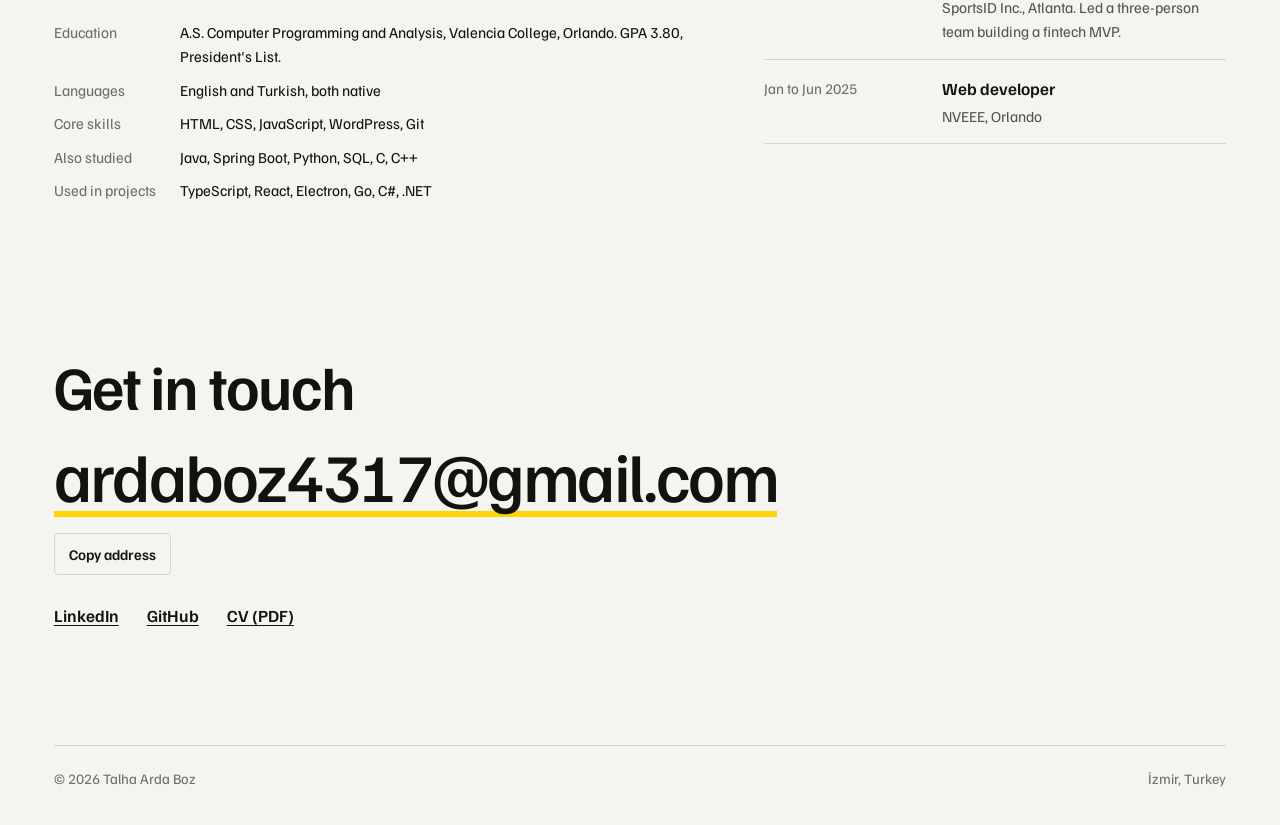
==== commit 37236ac5: "Settle: game page with a playable demo, privacy policy, and a row in Other projects Co-Authored-By: " ====
--- a/index.html
+++ b/index.html
@@ -179,6 +179,19 @@
 <section class="sec wrap" id="projects" aria-labelledby="pr-title">
   <h2 id="pr-title" class="h2" data-i18n="pr.title">Other projects</h2>
 
+  <article class="row" aria-labelledby="settle-title">
+    <div class="row-name">
+      <h3 id="settle-title" class="h3">Settle</h3>
+      <p class="meta" data-i18n="settle.m">Android game, coming to Google Play</p>
+    </div>
+    <p class="row-text"><span data-i18n="settle.d">A quiet tilt puzzle: swipe to tilt the world and everything loose slides at once. 235 hand-made levels, each proven solvable by a solver before it ships, with music composed live in each chapter's key, and nothing collected.</span><br><a class="out" href="/settle/" data-i18n="settle.link">Play the first levels</a></p>
+    <div class="row-media phones">
+      <img src="assets/img/settle-estuary-520.webp" width="520" height="924" loading="lazy" alt="A Settle level at night, a pebble rolling past wells and moss with a comet trail">
+      <img src="assets/img/settle-mirror-520.webp" width="520" height="924" loading="lazy" alt="Two pebbles in a Settle level, one mirroring the other">
+      <img src="assets/img/settle-ending-520.webp" width="520" height="924" loading="lazy" alt="The end of Settle: the pebble in its hollow with the pebbles found on the way around it">
+    </div>
+  </article>
+
   <article class="row" aria-labelledby="evn-title">
     <div class="row-name">
       <h3 id="evn-title" class="h3" data-i18n="evn.name">Rental Watch</h3>
